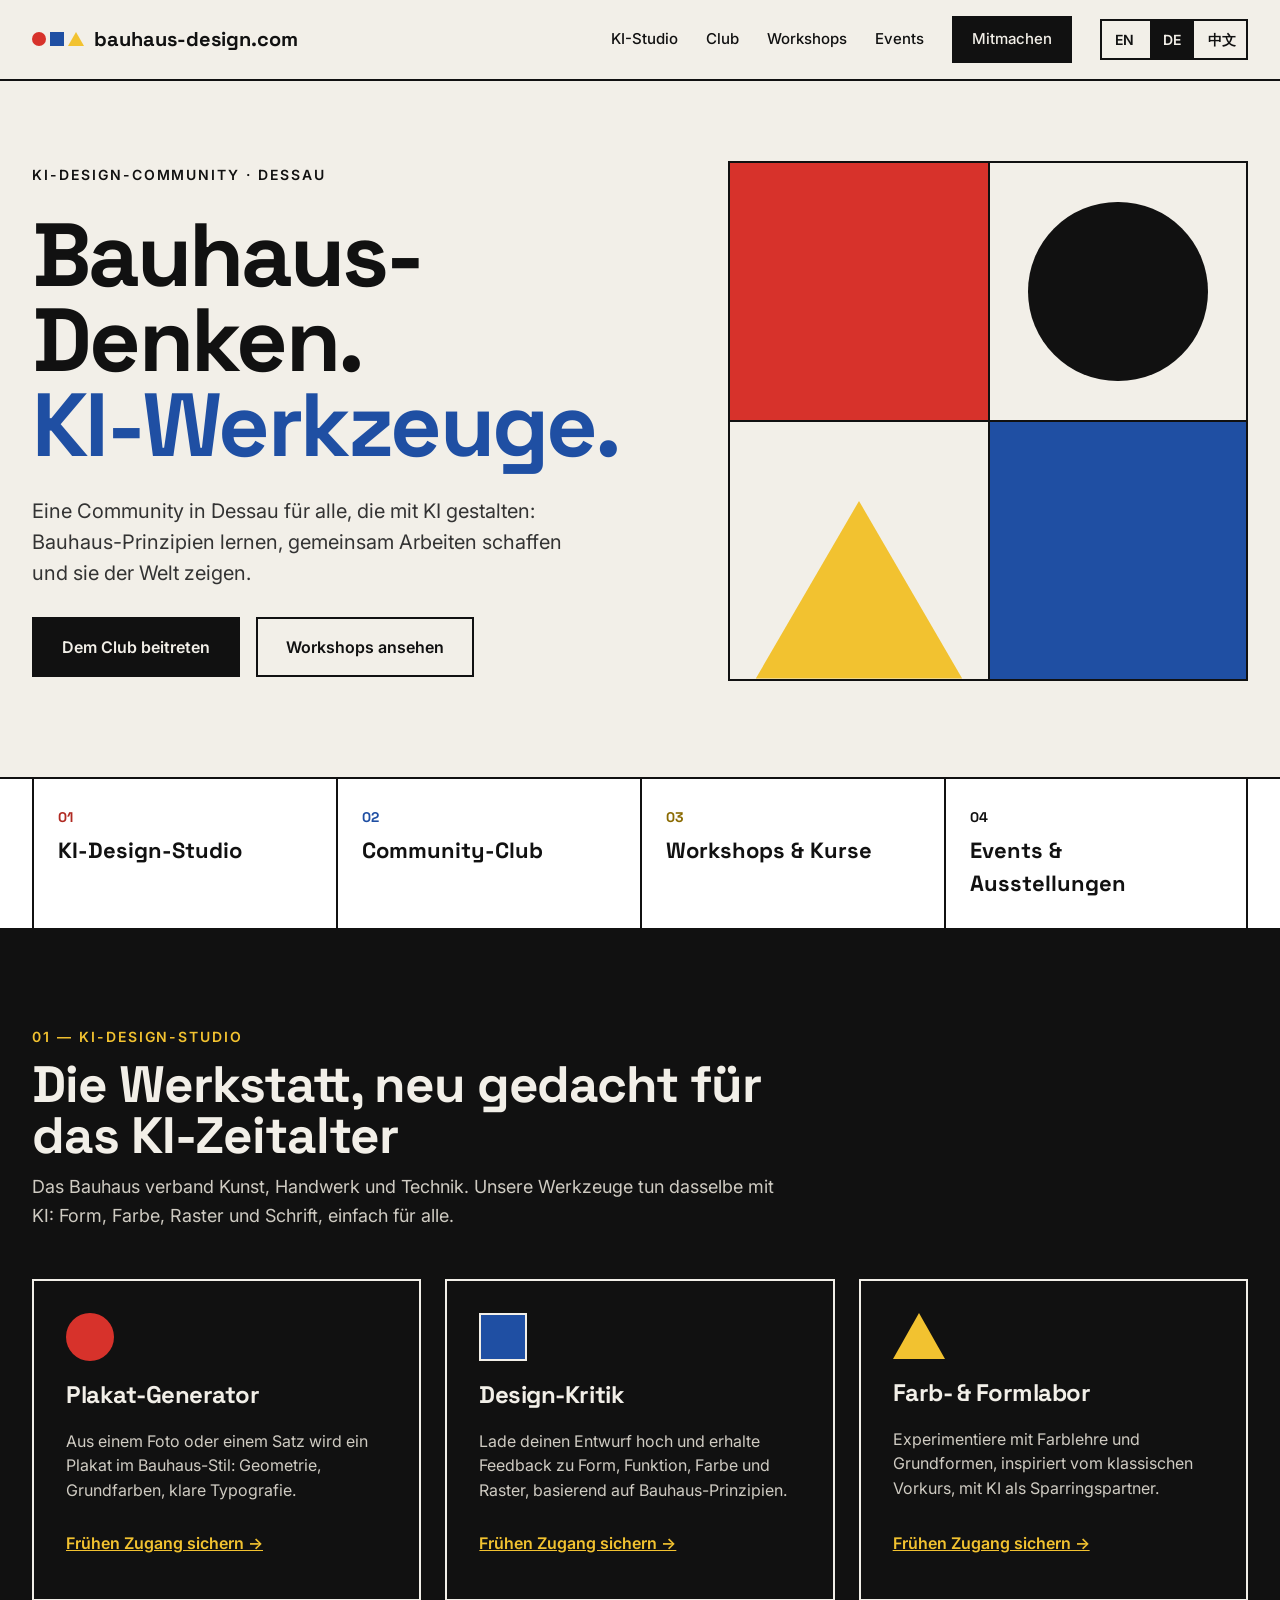
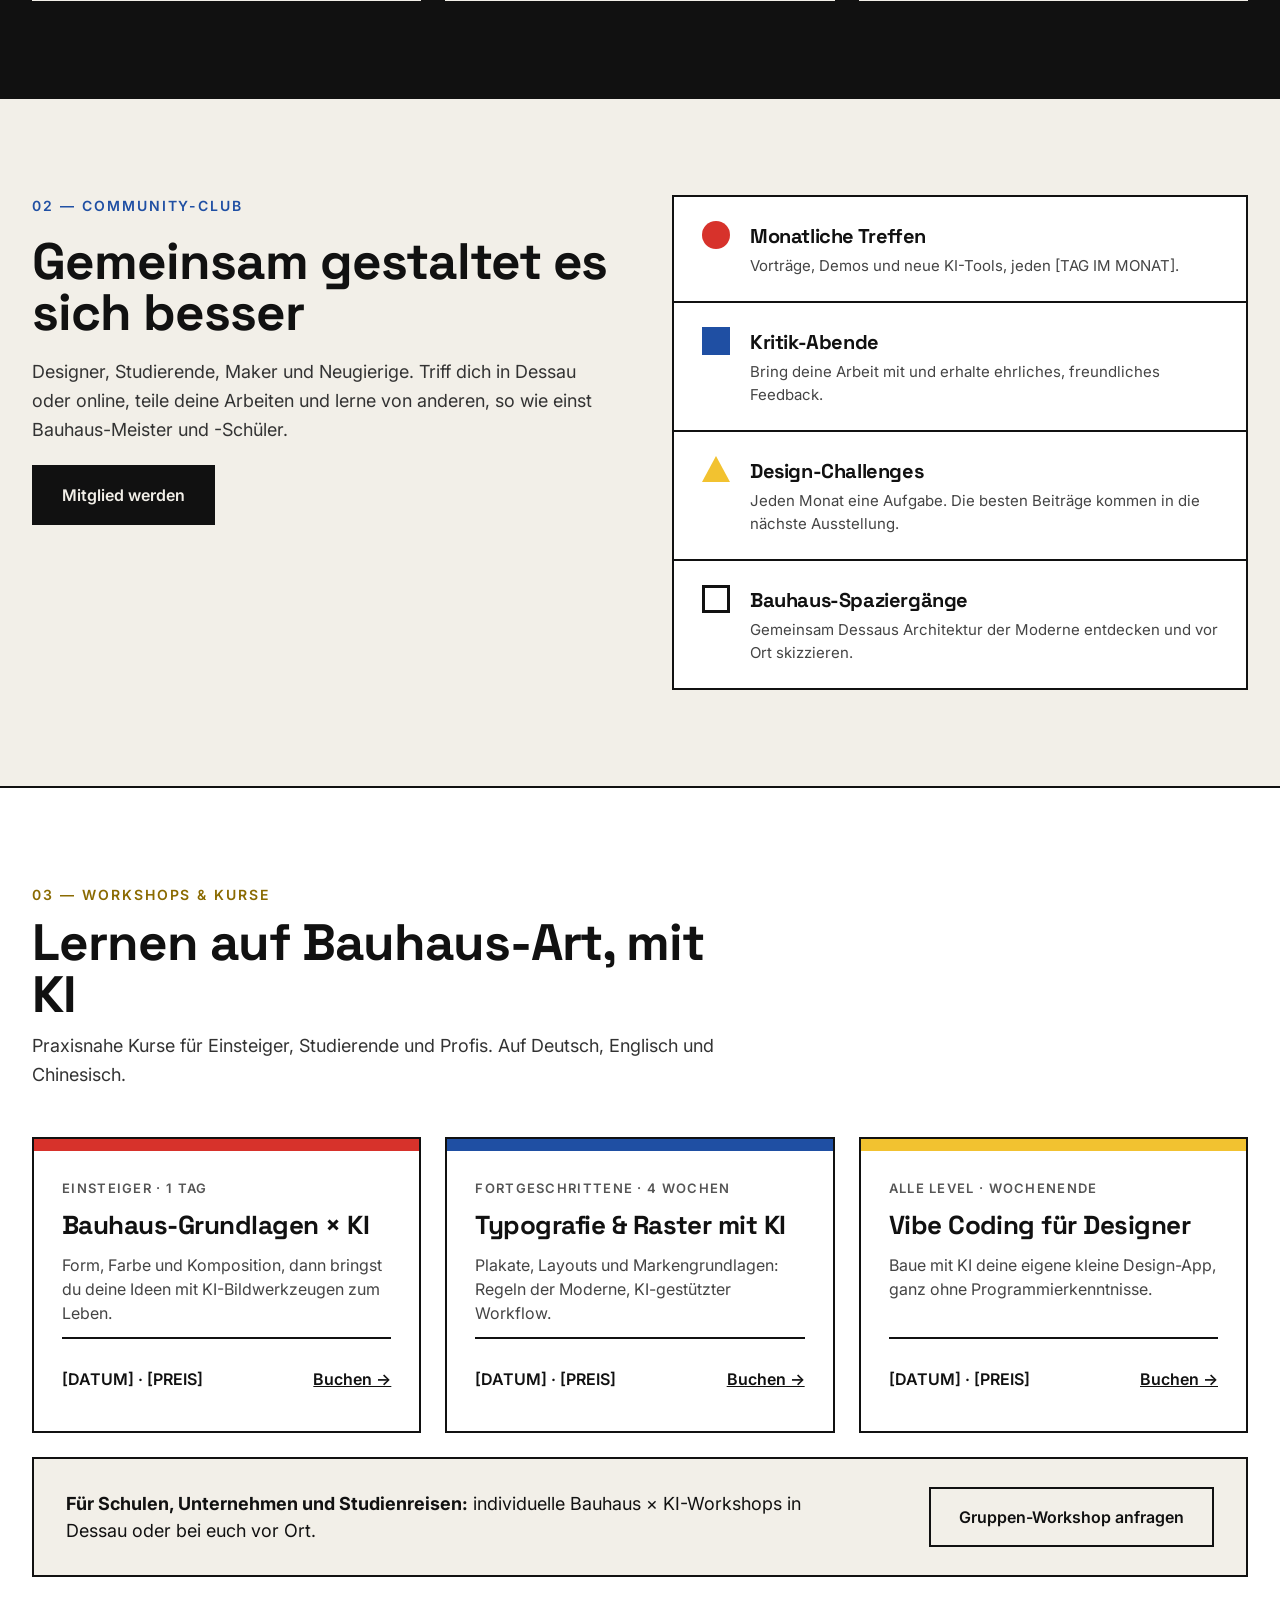
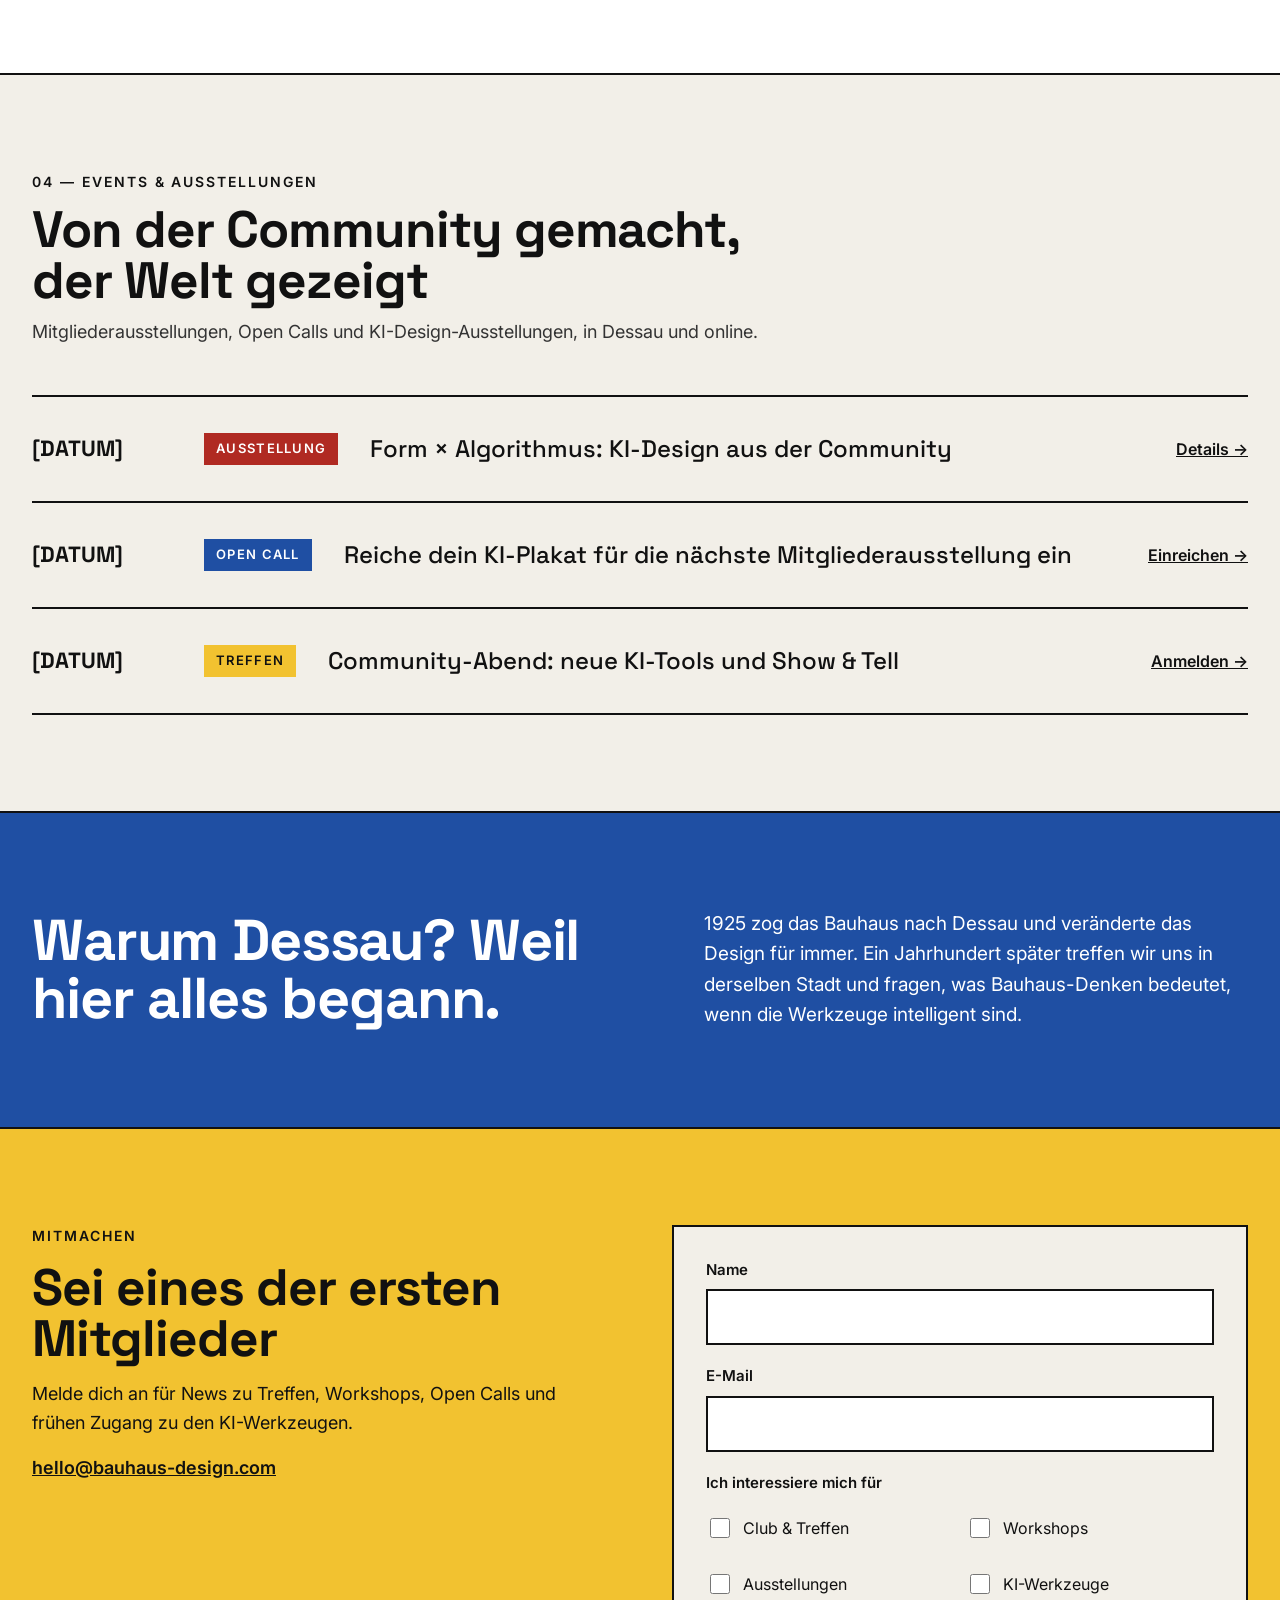
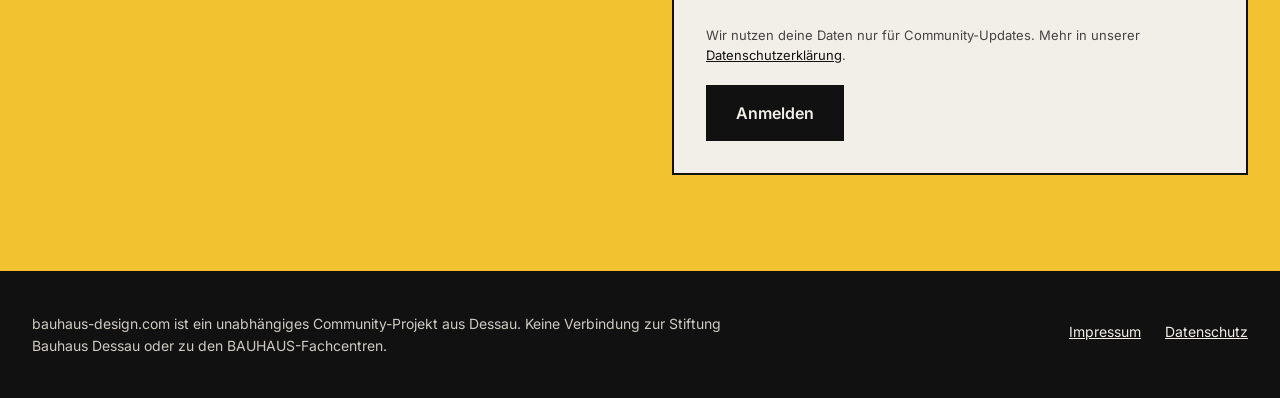
==== de/index.html @ 18e890a7 "Add German and Chinese versions with language switcher - /de/ and /zh/ pages, shared style.css - hre" ====
<!doctype html>
<html lang="de">
<head>
<meta charset="utf-8">
<meta name="viewport" content="width=device-width, initial-scale=1">
<title>bauhaus-design.com – KI-Design-Community in Dessau</title>
<meta name="description" content="Bauhaus-Denken. KI-Werkzeuge. Eine KI-Design-Community in Dessau: Club, Workshops, Events und Ausstellungen.">
<link rel="canonical" href="https://bauhaus-design.com/de/">
<link rel="alternate" hreflang="en" href="https://bauhaus-design.com/">
<link rel="alternate" hreflang="de" href="https://bauhaus-design.com/de/">
<link rel="alternate" hreflang="zh-Hans" href="https://bauhaus-design.com/zh/">
<link rel="alternate" hreflang="x-default" href="https://bauhaus-design.com/">
<meta property="og:title" content="bauhaus-design.com – Bauhaus-Denken. KI-Werkzeuge.">
<meta property="og:description" content="Bauhaus-Denken. KI-Werkzeuge. Eine KI-Design-Community in Dessau: Club, Workshops, Events und Ausstellungen.">
<meta property="og:url" content="https://bauhaus-design.com/de/">
<meta property="og:type" content="website">
<link rel="icon" href="data:image/svg+xml,%3Csvg xmlns='http://www.w3.org/2000/svg' viewBox='0 0 32 32'%3E%3Crect width='32' height='32' fill='%23F2EFE8'/%3E%3Ccircle cx='9' cy='16' r='6' fill='%23D7322B'/%3E%3Crect x='17' y='10' width='12' height='12' fill='%231F4FA3'/%3E%3C/svg%3E">
<link rel="preconnect" href="https://fonts.googleapis.com">
<link rel="preconnect" href="https://fonts.gstatic.com" crossorigin>
<link href="https://fonts.googleapis.com/css2?family=Space+Grotesk:wght@400;500;700&family=Inter:wght@400;500;600&display=swap" rel="stylesheet">
<link rel="stylesheet" href="../style.css">
</head>
<body>
<a class="skip" href="#main">Zum Inhalt springen</a>

<header>
  <nav class="wrap nav" aria-label="Hauptmenü">
    <a class="logo" href="#top">
      <span class="marks" aria-hidden="true"><span class="m-circle"></span><span class="m-square"></span><span class="m-tri"></span></span>
      bauhaus-design.com
    </a>
    <div class="menu">
      <a href="#studio">KI-Studio</a>
      <a href="#club">Club</a>
      <a href="#workshops">Workshops</a>
      <a href="#events">Events</a>
      <a class="join" href="#join">Mitmachen</a>
      <div class="lang" role="group" aria-label="Sprache">
        <a href="../" lang="en" hreflang="en">EN</a>
        <a href="../de/" lang="de" hreflang="de" aria-current="page">DE</a>
        <a href="../zh/" lang="zh-Hans" hreflang="zh-Hans">中文</a>
      </div>
    </div>
  </nav>
</header>

<main id="main">

<section id="top" class="wrap hero">
  <div class="hero-text">
    <p class="eyebrow">KI-Design-Community · Dessau</p>
    <h1>Bauhaus-<br>Denken.<br><span>KI-Werkzeuge.</span></h1>
    <p class="hero-sub">Eine Community in Dessau für alle, die mit KI gestalten: Bauhaus-Prinzipien lernen, gemeinsam Arbeiten schaffen und sie der Welt zeigen.</p>
    <div class="actions">
      <a class="btn" href="#join">Dem Club beitreten</a>
      <a class="btn btn-outline" href="#workshops">Workshops ansehen</a>
    </div>
  </div>
  <div class="compo" aria-hidden="true">
    <div class="c1"></div>
    <div class="c2"><i></i></div>
    <div class="c3"><i></i></div>
    <div class="c4"></div>
  </div>
</section>

<section class="pillars" aria-label="Was wir machen">
  <div class="wrap">
    <a href="#studio"><small style="color:var(--red-text)">01</small><strong>KI-Design-Studio</strong></a>
    <a href="#club"><small style="color:var(--blue)">02</small><strong>Community-Club</strong></a>
    <a href="#workshops"><small style="color:var(--ochre)">03</small><strong>Workshops &amp; Kurse</strong></a>
    <a href="#events"><small>04</small><strong>Events &amp; Ausstellungen</strong></a>
  </div>
</section>

<section id="studio" class="dark">
  <div class="wrap" style="padding-top:96px;padding-bottom:96px">
    <div class="stack" style="max-width:760px;margin-bottom:48px">
      <p class="eyebrow" style="color:var(--yellow)">01 — KI-Design-Studio</p>
      <h2 class="h2">Die Werkstatt, neu gedacht für das KI-Zeitalter</h2>
      <p class="lead">Das Bauhaus verband Kunst, Handwerk und Technik. Unsere Werkzeuge tun dasselbe mit KI: Form, Farbe, Raster und Schrift, einfach für alle.</p>
    </div>
    <div class="grid3">
      <article class="tool">
        <div class="shape-c" aria-hidden="true"></div>
        <h3>Plakat-Generator</h3>
        <p>Aus einem Foto oder einem Satz wird ein Plakat im Bauhaus-Stil: Geometrie, Grundfarben, klare Typografie.</p>
        <a href="#join">Frühen Zugang sichern →</a>
      </article>
      <article class="tool">
        <div class="shape-s" aria-hidden="true"></div>
        <h3>Design-Kritik</h3>
        <p>Lade deinen Entwurf hoch und erhalte Feedback zu Form, Funktion, Farbe und Raster, basierend auf Bauhaus-Prinzipien.</p>
        <a href="#join">Frühen Zugang sichern →</a>
      </article>
      <article class="tool">
        <div class="shape-t" aria-hidden="true"></div>
        <h3>Farb- &amp; Formlabor</h3>
        <p>Experimentiere mit Farblehre und Grundformen, inspiriert vom klassischen Vorkurs, mit KI als Sparringspartner.</p>
        <a href="#join">Frühen Zugang sichern →</a>
      </article>
    </div>
  </div>
</section>

<section id="club" class="section">
  <div class="wrap split">
    <div class="stack" style="gap:20px">
      <p class="eyebrow" style="color:var(--blue)">02 — Community-Club</p>
      <h2 class="h2">Gemeinsam gestaltet es sich besser</h2>
      <p class="lead">Designer, Studierende, Maker und Neugierige. Triff dich in Dessau oder online, teile deine Arbeiten und lerne von anderen, so wie einst Bauhaus-Meister und -Schüler.</p>
      <p><a class="btn" href="#join">Mitglied werden</a></p>
    </div>
    <div class="list">
      <div class="list-item"><span class="i-c" aria-hidden="true"></span><div><h3>Monatliche Treffen</h3><p>Vorträge, Demos und neue KI-Tools, jeden [TAG IM MONAT].</p></div></div>
      <div class="list-item"><span class="i-s" aria-hidden="true"></span><div><h3>Kritik-Abende</h3><p>Bring deine Arbeit mit und erhalte ehrliches, freundliches Feedback.</p></div></div>
      <div class="list-item"><span class="i-t" aria-hidden="true"></span><div><h3>Design-Challenges</h3><p>Jeden Monat eine Aufgabe. Die besten Beiträge kommen in die nächste Ausstellung.</p></div></div>
      <div class="list-item"><span class="i-o" aria-hidden="true"></span><div><h3>Bauhaus-Spaziergänge</h3><p>Gemeinsam Dessaus Architektur der Moderne entdecken und vor Ort skizzieren.</p></div></div>
    </div>
  </div>
</section>

<section id="workshops" class="section white">
  <div class="wrap">
    <div class="stack" style="max-width:720px;margin-bottom:48px">
      <p class="eyebrow" style="color:var(--ochre)">03 — Workshops &amp; Kurse</p>
      <h2 class="h2">Lernen auf Bauhaus-Art, mit KI</h2>
      <p class="lead">Praxisnahe Kurse für Einsteiger, Studierende und Profis. Auf Deutsch, Englisch und Chinesisch.</p>
    </div>
    <div class="grid3">
      <article class="course">
        <div class="bar" style="background:var(--red)" aria-hidden="true"></div>
        <div class="body">
          <p class="meta">Einsteiger · 1 Tag</p>
          <h3>Bauhaus-Grundlagen × KI</h3>
          <p>Form, Farbe und Komposition, dann bringst du deine Ideen mit KI-Bildwerkzeugen zum Leben.</p>
          <div class="foot"><span>[DATUM] · [PREIS]</span><a href="#join">Buchen →</a></div>
        </div>
      </article>
      <article class="course">
        <div class="bar" style="background:var(--blue)" aria-hidden="true"></div>
        <div class="body">
          <p class="meta">Fortgeschrittene · 4 Wochen</p>
          <h3>Typografie &amp; Raster mit KI</h3>
          <p>Plakate, Layouts und Markengrundlagen: Regeln der Moderne, KI-gestützter Workflow.</p>
          <div class="foot"><span>[DATUM] · [PREIS]</span><a href="#join">Buchen →</a></div>
        </div>
      </article>
      <article class="course">
        <div class="bar" style="background:var(--yellow)" aria-hidden="true"></div>
        <div class="body">
          <p class="meta">Alle Level · Wochenende</p>
          <h3>Vibe Coding für Designer</h3>
          <p>Baue mit KI deine eigene kleine Design-App, ganz ohne Programmierkenntnisse.</p>
          <div class="foot"><span>[DATUM] · [PREIS]</span><a href="#join">Buchen →</a></div>
        </div>
      </article>
    </div>
    <div class="group">
      <p><strong>Für Schulen, Unternehmen und Studienreisen:</strong> individuelle Bauhaus × KI-Workshops in Dessau oder bei euch vor Ort.</p>
      <a class="btn btn-outline" href="#join">Gruppen-Workshop anfragen</a>
    </div>
  </div>
</section>

<section id="events" class="section">
  <div class="wrap">
    <div class="stack" style="max-width:760px">
      <p class="eyebrow">04 — Events &amp; Ausstellungen</p>
      <h2 class="h2">Von der Community gemacht, der Welt gezeigt</h2>
      <p class="lead">Mitgliederausstellungen, Open Calls und KI-Design-Ausstellungen, in Dessau und online.</p>
    </div>
    <div class="events">
      <div class="event">
        <span class="date">[DATUM]</span>
        <span class="tag" style="background:var(--red-text);color:var(--white)">Ausstellung</span>
        <span class="title">Form × Algorithmus: KI-Design aus der Community</span>
        <a href="#join">Details →</a>
      </div>
      <div class="event">
        <span class="date">[DATUM]</span>
        <span class="tag" style="background:var(--blue);color:var(--white)">Open Call</span>
        <span class="title">Reiche dein KI-Plakat für die nächste Mitgliederausstellung ein</span>
        <a href="#join">Einreichen →</a>
      </div>
      <div class="event">
        <span class="date">[DATUM]</span>
        <span class="tag" style="background:var(--yellow)">Treffen</span>
        <span class="title">Community-Abend: neue KI-Tools und Show &amp; Tell</span>
        <a href="#join">Anmelden →</a>
      </div>
    </div>
  </div>
</section>

<section class="section blue" aria-label="Warum Dessau">
  <div class="wrap">
    <h2>Warum Dessau? Weil hier alles begann.</h2>
    <p>1925 zog das Bauhaus nach Dessau und veränderte das Design für immer. Ein Jahrhundert später treffen wir uns in derselben Stadt und fragen, was Bauhaus-Denken bedeutet, wenn die Werkzeuge intelligent sind.</p>
  </div>
</section>

<section id="join" class="section yellow">
  <div class="wrap split">
    <div class="stack" style="gap:16px">
      <p class="eyebrow">Mitmachen</p>
      <h2 class="h2">Sei eines der ersten Mitglieder</h2>
      <p class="lead" style="color:var(--ink)">Melde dich an für News zu Treffen, Workshops, Open Calls und frühen Zugang zu den KI-Werkzeugen.</p>
      <p style="font-size:18px;font-weight:600"><a href="mailto:hello@bauhaus-design.com">hello@bauhaus-design.com</a></p>
    </div>
    <!-- Replace YOUR_FORM_ID with your Formspree form ID (https://formspree.io) -->
    <form class="form" action="https://formspree.io/f/YOUR_FORM_ID" method="POST">
      <input type="hidden" name="language" value="de">
      <div class="field">
        <label for="j-name">Name</label>
        <input id="j-name" name="name" type="text" autocomplete="name" required>
      </div>
      <div class="field">
        <label for="j-email">E-Mail</label>
        <input id="j-email" name="email" type="email" autocomplete="email" required>
      </div>
      <fieldset>
        <legend>Ich interessiere mich für</legend>
        <div class="checks">
          <label><input type="checkbox" name="interest" value="club"> Club &amp; Treffen</label>
          <label><input type="checkbox" name="interest" value="workshops"> Workshops</label>
          <label><input type="checkbox" name="interest" value="exhibitions"> Ausstellungen</label>
          <label><input type="checkbox" name="interest" value="ai-tools"> KI-Werkzeuge</label>
        </div>
      </fieldset>
      <p class="small">Wir nutzen deine Daten nur für Community-Updates. Mehr in unserer <a href="../datenschutz.html">Datenschutzerklärung</a>.</p>
      <button class="btn" type="submit">Anmelden</button>
    </form>
  </div>
</section>

</main>

<footer>
  <div class="wrap">
    <p style="max-width:720px">bauhaus-design.com ist ein unabhängiges Community-Projekt aus Dessau. Keine Verbindung zur Stiftung Bauhaus Dessau oder zu den BAUHAUS-Fachcentren.</p>
    <nav aria-label="Rechtliches">
      <a href="../impressum.html">Impressum</a>
      <a href="../datenschutz.html">Datenschutz</a>
    </nav>
  </div>
</footer>

</body>
</html>
---- style.css ----
:root{
  --ink:#111111; --paper:#F2EFE8; --white:#FFFFFF;
  --red:#D7322B; --red-text:#B02A22; --blue:#1F4FA3; --yellow:#F2C230; --ochre:#8A6A00;
  --muted:#444444; --muted-dark:#CFCBC2;
  --line:2px solid var(--ink);
  --display:'Space Grotesk', system-ui, sans-serif;
  --body:'Inter', system-ui, sans-serif;
}
*{box-sizing:border-box}
html{scroll-behavior:smooth}
body{margin:0;background:var(--paper);color:var(--ink);font-family:var(--body);line-height:1.5}
a{color:var(--ink)} a:hover{color:var(--blue)}
img{max-width:100%}
h1,h2,h3{font-family:var(--display);margin:0;letter-spacing:-0.02em}
p{margin:0}
.wrap{max-width:1280px;margin:0 auto;padding:0 32px}
.section{border-top:var(--line)}
.section .wrap{padding-top:96px;padding-bottom:96px}
.eyebrow{font-size:14px;font-weight:600;letter-spacing:.14em;text-transform:uppercase}
.h2{font-size:clamp(36px,4vw,56px);line-height:1}
.lead{font-size:18px;line-height:1.6;color:#333}
.stack{display:flex;flex-direction:column;gap:12px}
.btn{display:inline-block;text-decoration:none;font-weight:600;font-size:16px;padding:16px 28px;background:var(--ink);color:var(--paper);border:2px solid var(--ink);cursor:pointer;font-family:inherit}
.btn:hover{background:var(--blue);border-color:var(--blue);color:var(--white)}
.btn-outline{background:transparent;color:var(--ink)}
.btn-outline:hover{background:var(--ink);color:var(--paper);border-color:var(--ink)}
.skip{position:absolute;left:-9999px}
.skip:focus{left:16px;top:16px;background:var(--ink);color:var(--paper);padding:12px 16px;z-index:10}
:focus-visible{outline:3px solid var(--blue);outline-offset:3px}

/* nav */
header{border-bottom:var(--line);background:var(--paper);position:sticky;top:0;z-index:5}
.nav{display:flex;flex-wrap:wrap;align-items:center;justify-content:space-between;gap:16px;padding-top:16px;padding-bottom:16px}
.logo{display:flex;align-items:center;gap:10px;text-decoration:none;font-family:var(--display);font-weight:700;font-size:20px}
.marks{display:flex;gap:4px;align-items:center}
.m-circle{width:14px;height:14px;border-radius:50%;background:var(--red)}
.m-square{width:14px;height:14px;background:var(--blue)}
.m-tri{width:0;height:0;border-left:8px solid transparent;border-right:8px solid transparent;border-bottom:14px solid var(--yellow)}
.menu{display:flex;flex-wrap:wrap;gap:28px;font-size:15px;font-weight:500;align-items:center}
.menu a{text-decoration:none;padding:12px 0}
.menu .join{padding:12px 20px;background:var(--ink);color:var(--paper)}
.menu .join:hover{background:var(--blue);color:var(--white)}

/* hero */
.hero{display:flex;flex-wrap:wrap;gap:64px;align-items:center;padding-top:80px;padding-bottom:96px}
.hero-text{flex:1 1 520px;min-width:0;display:flex;flex-direction:column;gap:28px}
.hero h1{font-weight:700;font-size:clamp(48px,7vw,96px);line-height:.95;letter-spacing:-.03em}
.hero h1 span{color:var(--blue)}
.hero-sub{font-size:20px;line-height:1.55;max-width:560px;color:#333}
.actions{display:flex;flex-wrap:wrap;gap:16px}
.compo{flex:1 1 420px;min-width:0;max-width:520px;aspect-ratio:1/1;display:grid;grid-template-columns:1fr 1fr;border:var(--line)}
.compo div{display:flex;align-items:center;justify-content:center}
.c1{background:var(--red)}
.c2{border-left:var(--line)}
.c2 i{width:70%;aspect-ratio:1/1;border-radius:50%;background:var(--ink);display:block}
.c3{border-top:var(--line);align-items:flex-end!important}
.c3 i{width:80%;aspect-ratio:1/.86;background:var(--yellow);clip-path:polygon(50% 0,100% 100%,0 100%);display:block}
.c4{background:var(--blue);border-top:var(--line);border-left:var(--line)}

/* pillars */
.pillars{border-top:var(--line);border-bottom:var(--line);background:var(--white)}
.pillars .wrap{display:grid;grid-template-columns:repeat(auto-fit,minmax(220px,1fr))}
.pillars a{text-decoration:none;padding:28px 24px;display:flex;flex-direction:column;gap:6px;border-left:var(--line);font-family:var(--display)}
.pillars a:last-child{border-right:var(--line)}
.pillars small{font-size:14px;font-weight:700}
.pillars strong{font-size:22px}

/* cards */
.grid3{display:grid;grid-template-columns:repeat(auto-fit,minmax(270px,1fr));gap:24px}
.dark{background:var(--ink);color:var(--paper)}
.dark .lead{color:var(--muted-dark)}
.tool{border:2px solid var(--paper);padding:32px;display:flex;flex-direction:column;gap:16px}
.tool h3{font-size:24px}
.tool p{font-size:16px;line-height:1.55;color:var(--muted-dark)}
.tool a{margin-top:auto;color:var(--yellow);font-weight:600;padding:12px 0}
.shape-c{width:48px;height:48px;border-radius:50%;background:var(--red)}
.shape-s{width:48px;height:48px;background:var(--blue);border:2px solid var(--paper)}
.shape-t{width:0;height:0;border-left:26px solid transparent;border-right:26px solid transparent;border-bottom:46px solid var(--yellow)}

/* club */
.split{display:flex;flex-wrap:wrap;gap:64px;align-items:flex-start}
.split > *{flex:1 1 440px;min-width:0}
.list{border:var(--line);background:var(--white)}
.list-item{padding:24px 28px;display:flex;gap:20px;align-items:flex-start;border-bottom:var(--line)}
.list-item:last-child{border-bottom:none}
.list-item h3{font-size:20px}
.list-item p{font-size:15px;color:var(--muted);margin-top:4px}
.i-c{flex:0 0 auto;width:28px;height:28px;border-radius:50%;background:var(--red)}
.i-s{flex:0 0 auto;width:28px;height:28px;background:var(--blue)}
.i-t{flex:0 0 auto;width:0;height:0;border-left:14px solid transparent;border-right:14px solid transparent;border-bottom:26px solid var(--yellow)}
.i-o{flex:0 0 auto;width:28px;height:28px;border:3px solid var(--ink)}

/* courses */
.white{background:var(--white)}
.course{border:var(--line);display:flex;flex-direction:column}
.course .bar{height:12px}
.course .body{padding:28px;display:flex;flex-direction:column;gap:12px;flex:1 1 auto}
.course .meta{font-size:13px;font-weight:600;letter-spacing:.1em;text-transform:uppercase;color:#555}
.course h3{font-size:26px;line-height:1.15}
.course p{font-size:16px;color:var(--muted)}
.course .foot{margin-top:auto;padding-top:16px;border-top:var(--line);display:flex;justify-content:space-between;align-items:center;gap:12px;font-weight:600}
.course .foot a{padding:12px 0}
.group{margin-top:24px;border:var(--line);background:var(--paper);padding:28px 32px;display:flex;flex-wrap:wrap;justify-content:space-between;align-items:center;gap:20px}
.group p{font-size:18px;max-width:760px}

/* events */
.events{border-top:var(--line);margin-top:48px}
.event{display:flex;flex-wrap:wrap;align-items:center;gap:16px 32px;padding:28px 0;border-bottom:var(--line)}
.event .date{flex:0 0 140px;font-family:var(--display);font-size:22px;font-weight:700}
.tag{font-size:13px;font-weight:600;letter-spacing:.1em;text-transform:uppercase;padding:6px 12px}
.event .title{flex:1 1 320px;min-width:0;font-family:var(--display);font-size:24px;font-weight:500}
.event a{font-weight:600;padding:12px 0}

/* dessau */
.blue{background:var(--blue);color:var(--white)}
.blue .wrap{display:flex;flex-wrap:wrap;gap:48px;align-items:center}
.blue h2{flex:1 1 480px;min-width:0;font-size:clamp(36px,4.5vw,64px);line-height:1}
.blue p{flex:1 1 400px;min-width:0;font-size:19px;line-height:1.6}

/* join */
.yellow{background:var(--yellow)}
.form{background:var(--paper);border:var(--line);padding:32px;display:flex;flex-direction:column;gap:20px}
.field{display:flex;flex-direction:column;gap:8px}
.field label,legend{font-weight:600;font-size:15px}
.field input{border:var(--line);background:var(--white);padding:14px;font:inherit;font-size:16px}
fieldset{border:none;margin:0;padding:0}
legend{padding:0;margin-bottom:12px}
.checks{display:grid;grid-template-columns:1fr 1fr;gap:12px}
.checks label{display:flex;align-items:center;gap:10px;font-size:16px;min-height:44px}
.checks input{width:20px;height:20px;accent-color:var(--ink)}
.form .btn{align-self:flex-start}
.small{font-size:13px;color:var(--muted)}

/* footer */
footer{border-top:var(--line);background:var(--ink);color:var(--muted-dark)}
footer .wrap{padding-top:40px;padding-bottom:40px;display:flex;flex-wrap:wrap;justify-content:space-between;gap:24px;font-size:14px;line-height:1.6}
footer a{color:var(--paper);padding:8px 0}
footer nav{display:flex;gap:24px}

@media (max-width:640px){
  header{position:static}
  .wrap{padding:0 20px}
  .section .wrap{padding-top:64px;padding-bottom:64px}
  .menu{gap:16px;font-size:14px}
  .hero{padding-top:48px;padding-bottom:64px;gap:40px}
  .pillars a{border-left:none;border-bottom:var(--line)}
  .pillars a:last-child{border-right:none;border-bottom:none}
  .checks{grid-template-columns:1fr}
  .event .date{flex-basis:auto}
}

/* language switcher */
.lang{display:flex;gap:4px;align-items:center;font-size:14px;font-weight:600;border:var(--line)}
.lang a{text-decoration:none;padding:8px 10px;min-width:44px;text-align:center}
.lang a[aria-current="page"]{background:var(--ink);color:var(--paper)}
/* Chinese typography */
html[lang="zh-Hans"] body{font-family:'Inter','Noto Sans SC',system-ui,sans-serif}
html[lang="zh-Hans"] h1,html[lang="zh-Hans"] h2,html[lang="zh-Hans"] h3,html[lang="zh-Hans"] .logo,html[lang="zh-Hans"] .pillars a,html[lang="zh-Hans"] .event .title,html[lang="zh-Hans"] .event .date{font-family:'Space Grotesk','Noto Sans SC',system-ui,sans-serif;letter-spacing:0}
html[lang="zh-Hans"] .hero h1{line-height:1.1}
html[lang="zh-Hans"] .eyebrow{letter-spacing:.08em}
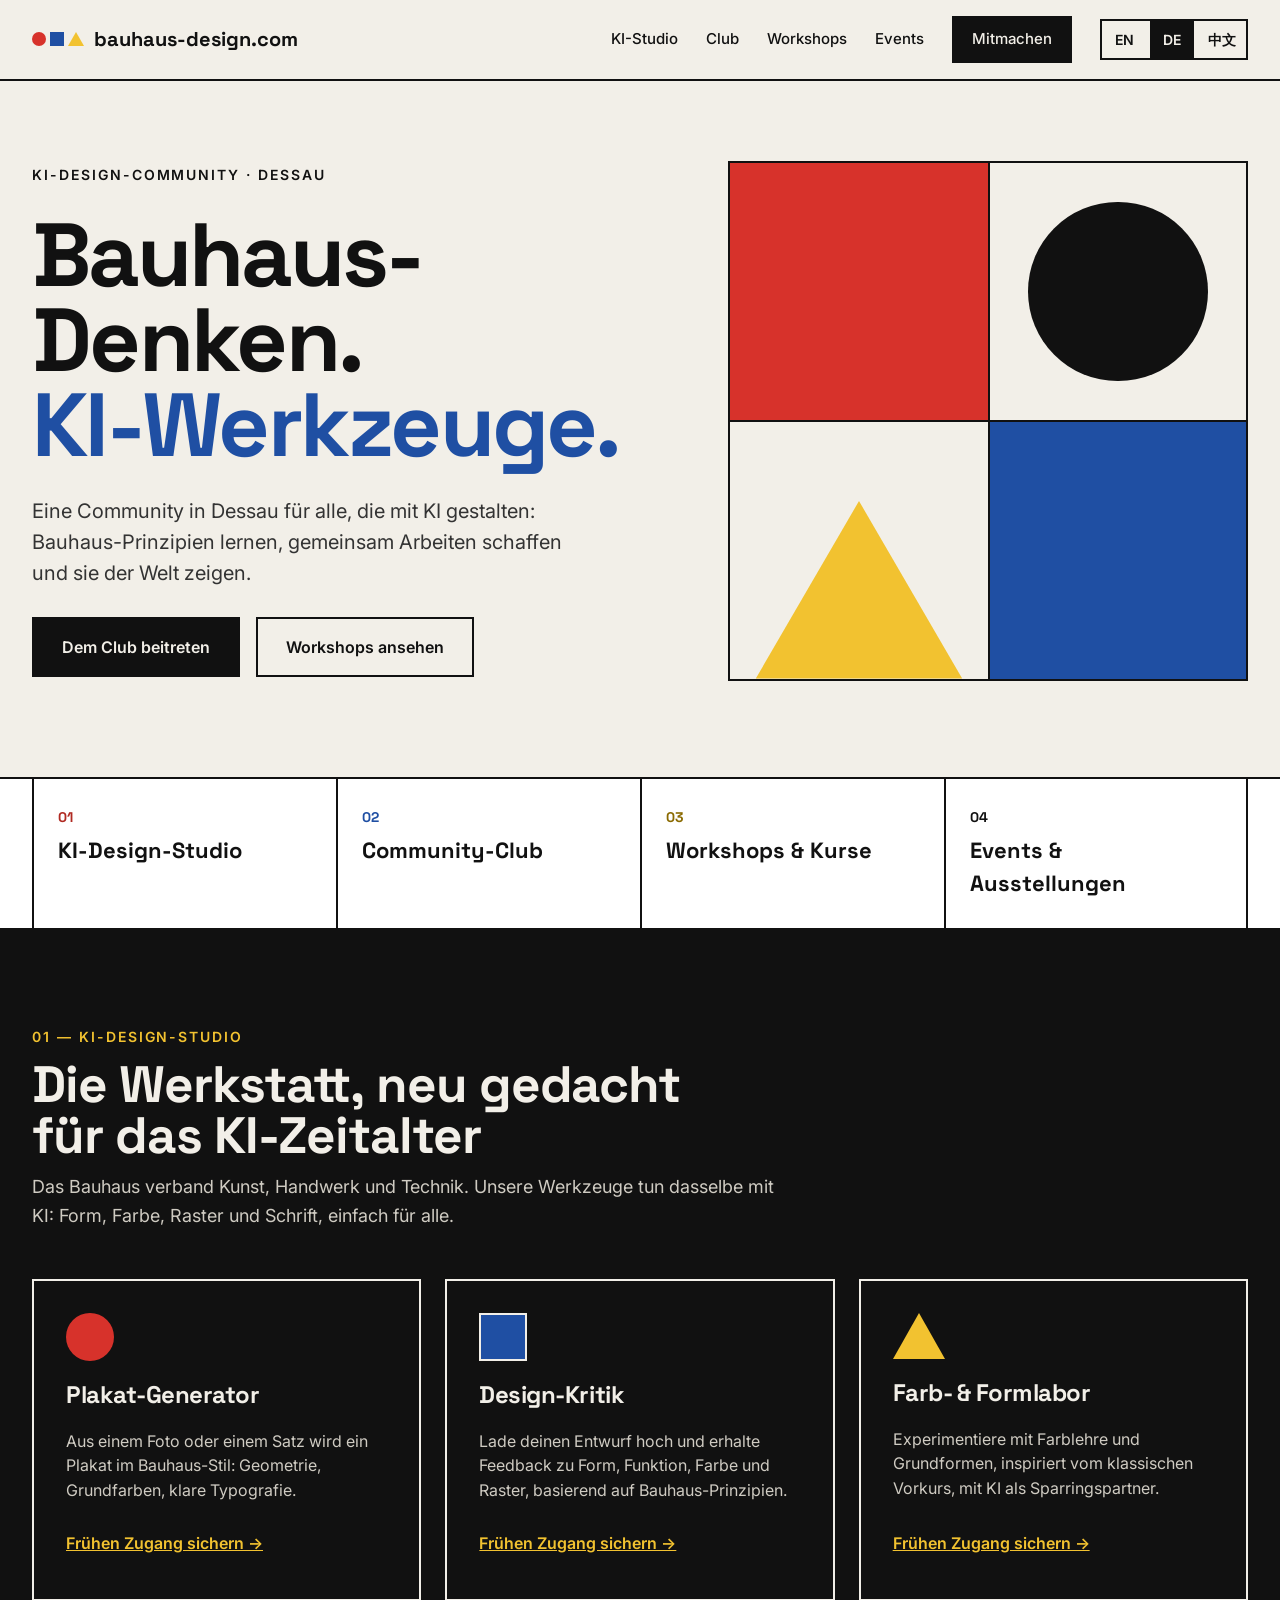
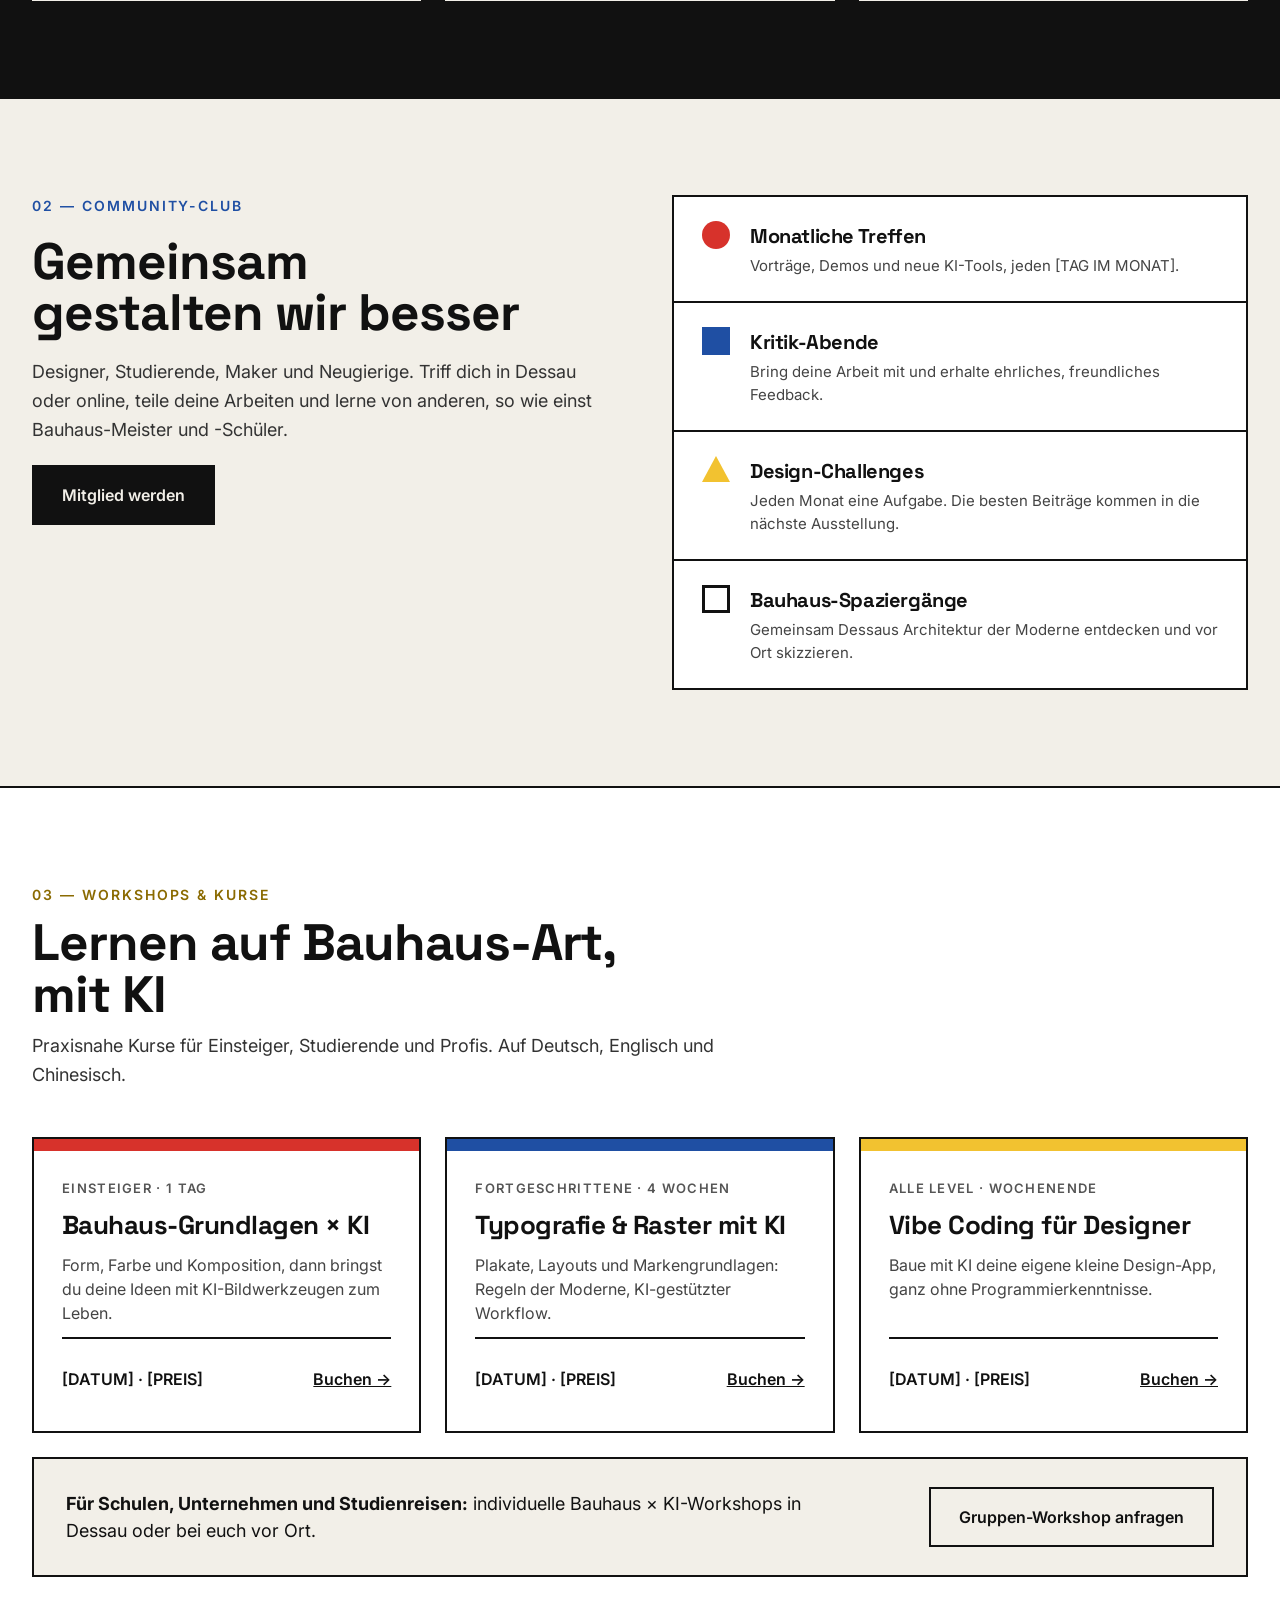
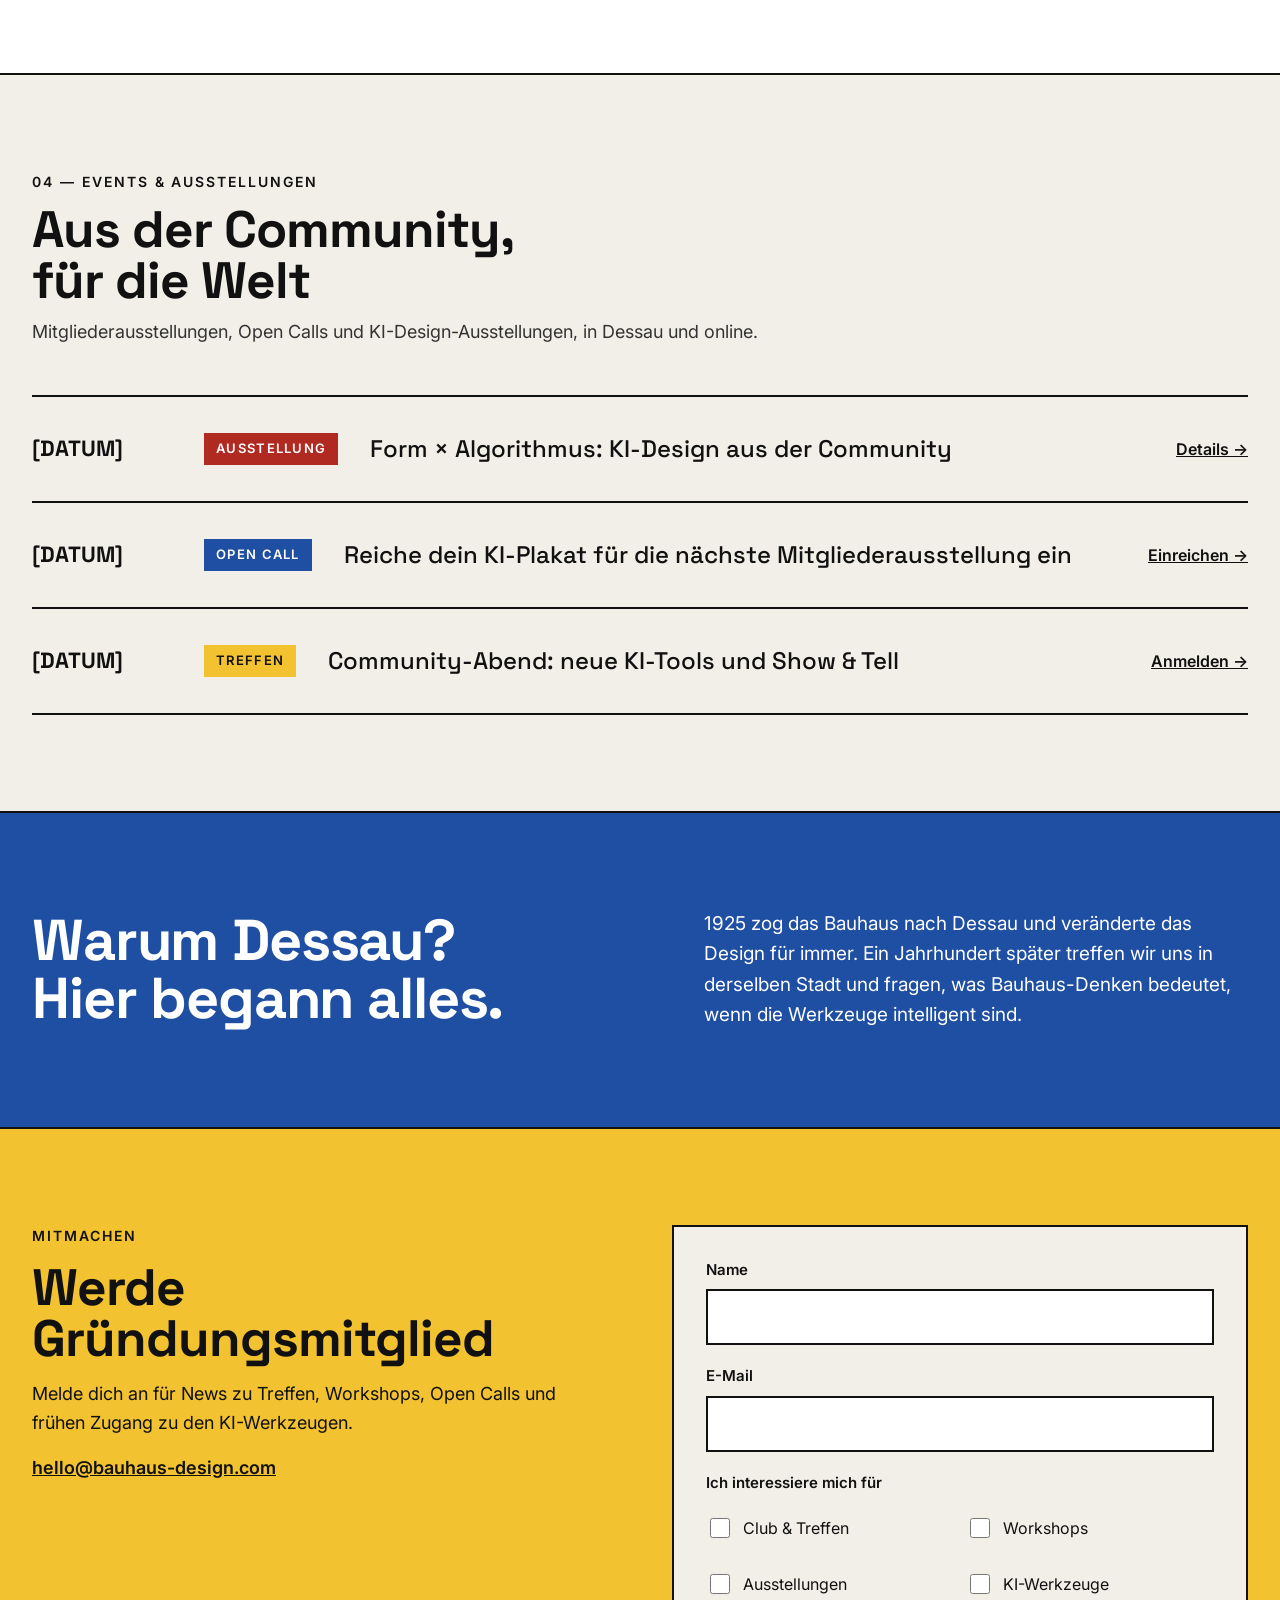
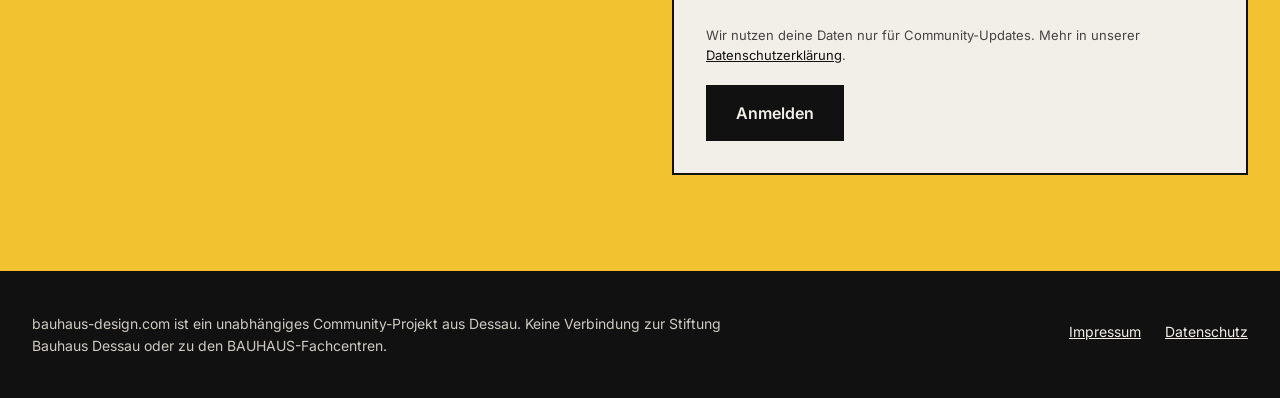
==== commit f917934b: "Refine German and English headline wording and line breaks Co-Authored-By: Claude Opus 5.5 <noreply@" ====
--- a/de/index.html
+++ b/de/index.html
@@ -77,7 +77,7 @@
   <div class="wrap" style="padding-top:96px;padding-bottom:96px">
     <div class="stack" style="max-width:760px;margin-bottom:48px">
       <p class="eyebrow" style="color:var(--yellow)">01 — KI-Design-Studio</p>
-      <h2 class="h2">Die Werkstatt, neu gedacht für das KI-Zeitalter</h2>
+      <h2 class="h2"><span class="nb">Die Werkstatt,</span> <span class="nb">neu gedacht</span> <span class="nb">für das KI-Zeitalter</span></h2>
       <p class="lead">Das Bauhaus verband Kunst, Handwerk und Technik. Unsere Werkzeuge tun dasselbe mit KI: Form, Farbe, Raster und Schrift, einfach für alle.</p>
     </div>
     <div class="grid3">
@@ -107,7 +107,7 @@
   <div class="wrap split">
     <div class="stack" style="gap:20px">
       <p class="eyebrow" style="color:var(--blue)">02 — Community-Club</p>
-      <h2 class="h2">Gemeinsam gestaltet es sich besser</h2>
+      <h2 class="h2"><span class="nb">Gemeinsam</span> <span class="nb">gestalten wir besser</span></h2>
       <p class="lead">Designer, Studierende, Maker und Neugierige. Triff dich in Dessau oder online, teile deine Arbeiten und lerne von anderen, so wie einst Bauhaus-Meister und -Schüler.</p>
       <p><a class="btn" href="#join">Mitglied werden</a></p>
     </div>
@@ -124,7 +124,7 @@
   <div class="wrap">
     <div class="stack" style="max-width:720px;margin-bottom:48px">
       <p class="eyebrow" style="color:var(--ochre)">03 — Workshops &amp; Kurse</p>
-      <h2 class="h2">Lernen auf Bauhaus-Art, mit KI</h2>
+      <h2 class="h2"><span class="nb">Lernen auf Bauhaus-Art,</span> <span class="nb">mit KI</span></h2>
       <p class="lead">Praxisnahe Kurse für Einsteiger, Studierende und Profis. Auf Deutsch, Englisch und Chinesisch.</p>
     </div>
     <div class="grid3">
@@ -167,7 +167,7 @@
   <div class="wrap">
     <div class="stack" style="max-width:760px">
       <p class="eyebrow">04 — Events &amp; Ausstellungen</p>
-      <h2 class="h2">Von der Community gemacht, der Welt gezeigt</h2>
+      <h2 class="h2"><span class="nb">Aus der Community,</span> <span class="nb">für die Welt</span></h2>
       <p class="lead">Mitgliederausstellungen, Open Calls und KI-Design-Ausstellungen, in Dessau und online.</p>
     </div>
     <div class="events">
@@ -195,7 +195,7 @@
 
 <section class="section blue" aria-label="Warum Dessau">
   <div class="wrap">
-    <h2>Warum Dessau? Weil hier alles begann.</h2>
+    <h2><span class="nb">Warum Dessau?</span> <span class="nb">Hier begann alles.</span></h2>
     <p>1925 zog das Bauhaus nach Dessau und veränderte das Design für immer. Ein Jahrhundert später treffen wir uns in derselben Stadt und fragen, was Bauhaus-Denken bedeutet, wenn die Werkzeuge intelligent sind.</p>
   </div>
 </section>
@@ -204,7 +204,7 @@
   <div class="wrap split">
     <div class="stack" style="gap:16px">
       <p class="eyebrow">Mitmachen</p>
-      <h2 class="h2">Sei eines der ersten Mitglieder</h2>
+      <h2 class="h2">Werde Gründungsmitglied</h2>
       <p class="lead" style="color:var(--ink)">Melde dich an für News zu Treffen, Workshops, Open Calls und frühen Zugang zu den KI-Werkzeugen.</p>
       <p style="font-size:18px;font-weight:600"><a href="mailto:hello@bauhaus-design.com">hello@bauhaus-design.com</a></p>
     </div>
--- a/style.css
+++ b/style.css
@@ -158,3 +158,10 @@
 html[lang="zh-Hans"] h1,html[lang="zh-Hans"] h2,html[lang="zh-Hans"] h3,html[lang="zh-Hans"] .logo,html[lang="zh-Hans"] .pillars a,html[lang="zh-Hans"] .event .title,html[lang="zh-Hans"] .event .date{font-family:'Space Grotesk','Noto Sans SC',system-ui,sans-serif;letter-spacing:0}
 html[lang="zh-Hans"] .hero h1{line-height:1.1}
 html[lang="zh-Hans"] .eyebrow{letter-spacing:.08em}
+
+/* headline line breaks: keep phrases together, balance lines */
+.nb{display:inline-block}
+h1,h2{text-wrap:balance}
+@media (max-width:640px){
+  html[lang="zh-Hans"] .h2,html[lang="zh-Hans"] .blue h2{font-size:30px;line-height:1.2}
+}
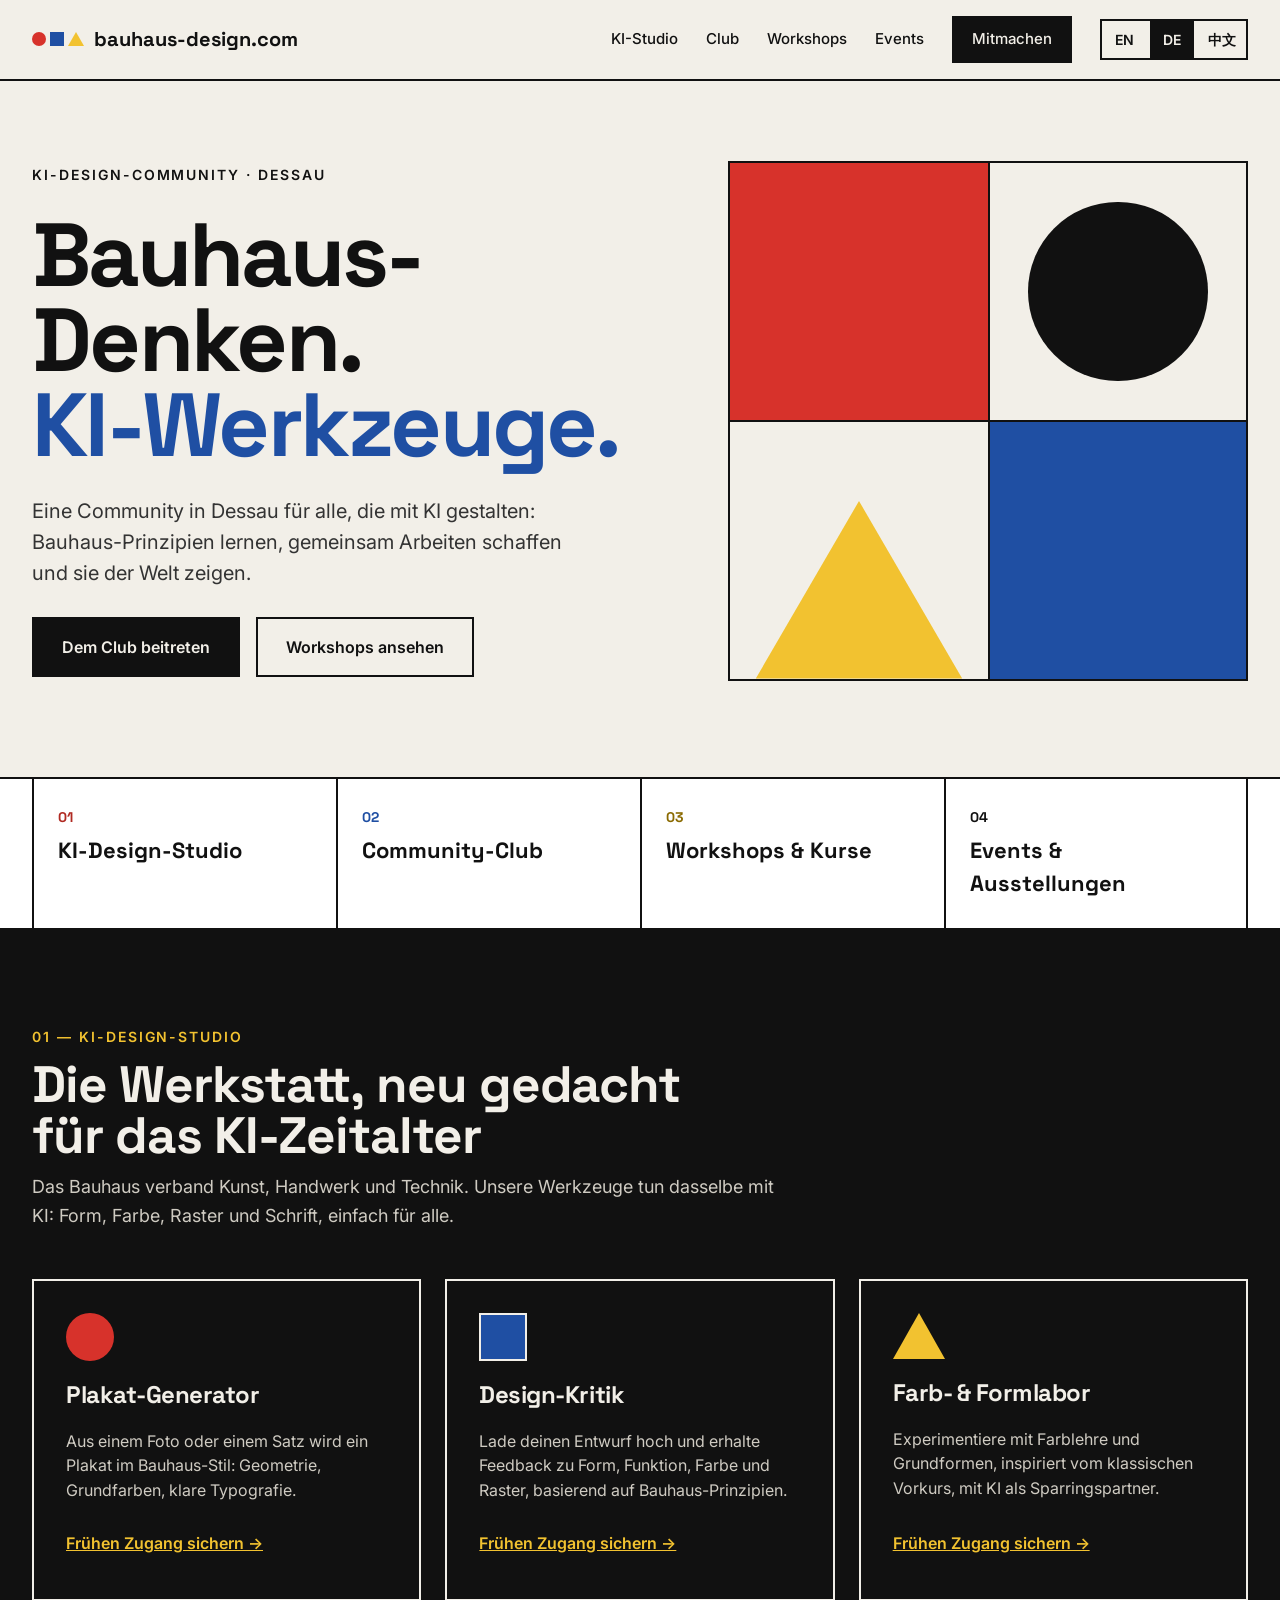
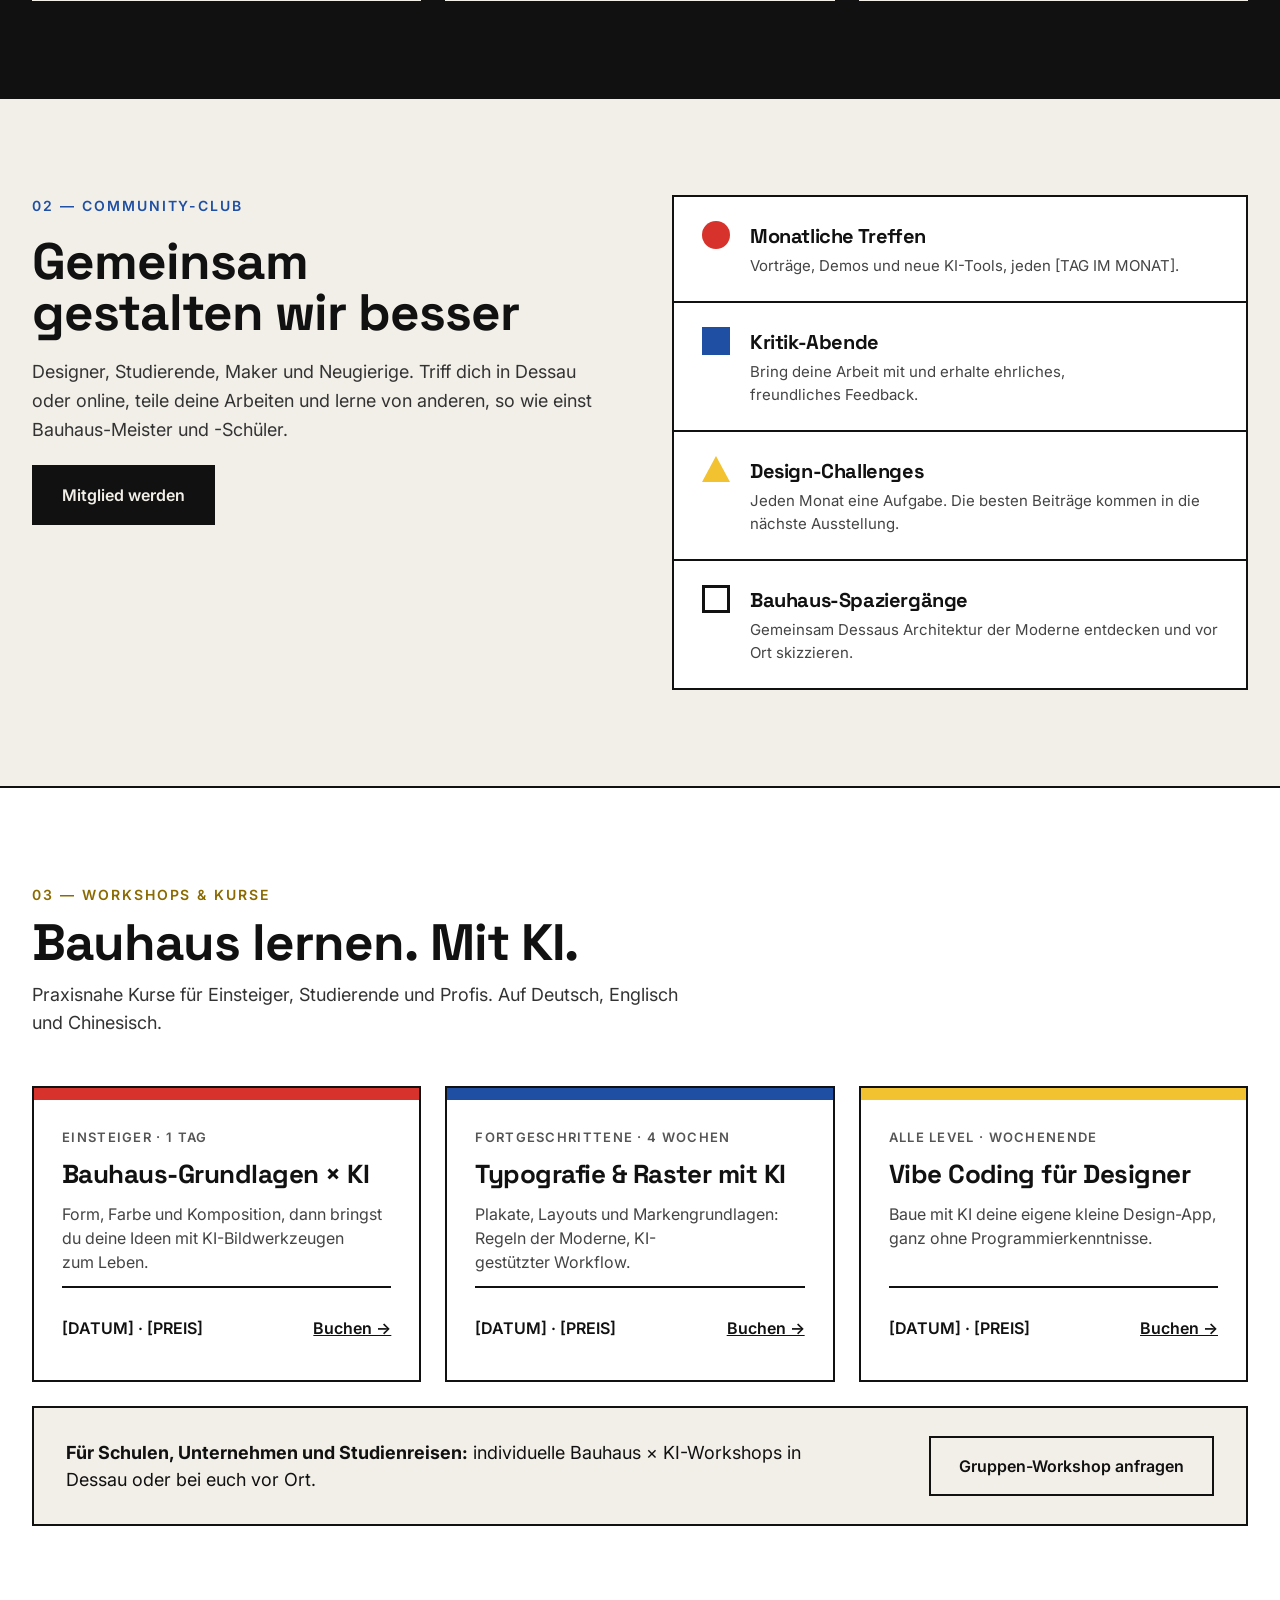
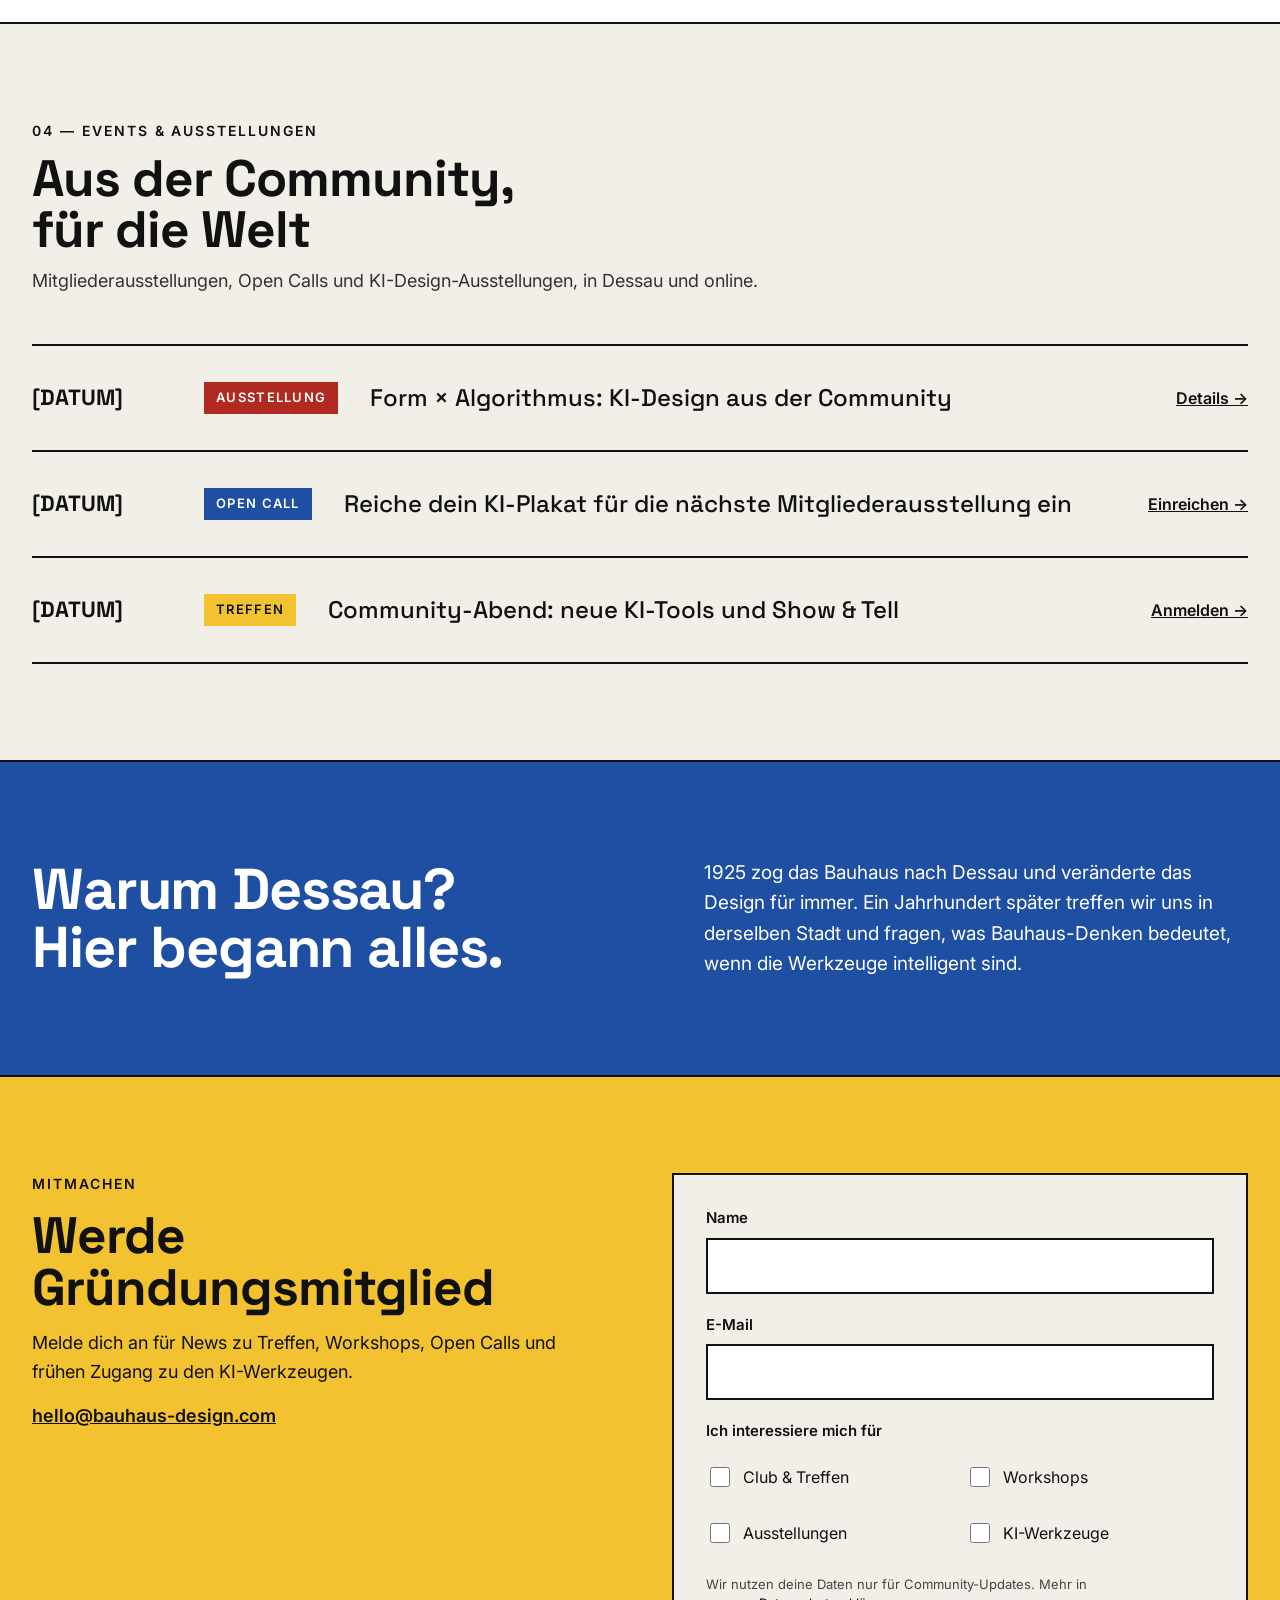
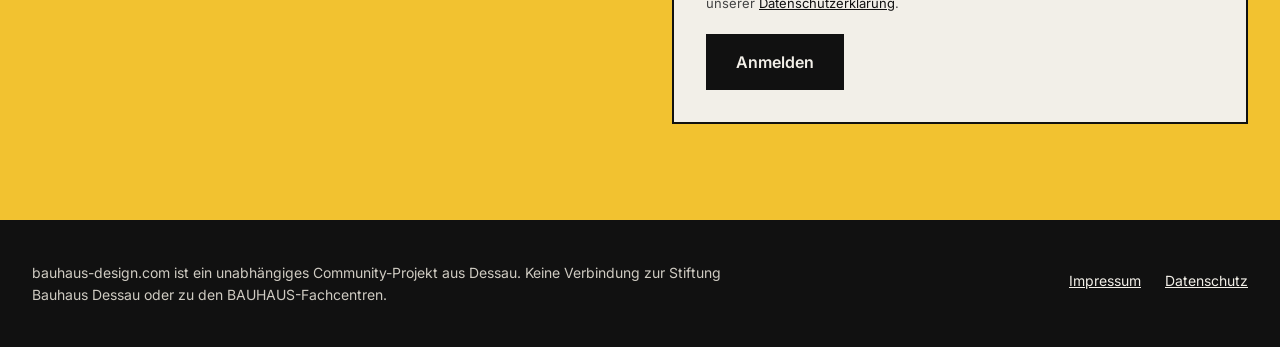
==== commit 083646b2: "German workshops headline without comma; prettier paragraph wrapping Co-Authored-By: Claude Opus 5.5" ====
--- a/de/index.html
+++ b/de/index.html
@@ -124,7 +124,7 @@
   <div class="wrap">
     <div class="stack" style="max-width:720px;margin-bottom:48px">
       <p class="eyebrow" style="color:var(--ochre)">03 — Workshops &amp; Kurse</p>
-      <h2 class="h2"><span class="nb">Lernen auf Bauhaus-Art,</span> <span class="nb">mit KI</span></h2>
+      <h2 class="h2"><span class="nb">Bauhaus lernen.</span> <span class="nb">Mit KI.</span></h2>
       <p class="lead">Praxisnahe Kurse für Einsteiger, Studierende und Profis. Auf Deutsch, Englisch und Chinesisch.</p>
     </div>
     <div class="grid3">
--- a/style.css
+++ b/style.css
@@ -165,3 +165,6 @@
 @media (max-width:640px){
   html[lang="zh-Hans"] .h2,html[lang="zh-Hans"] .blue h2{font-size:30px;line-height:1.2}
 }
+
+/* avoid single-word last lines in paragraphs */
+p{text-wrap:pretty}
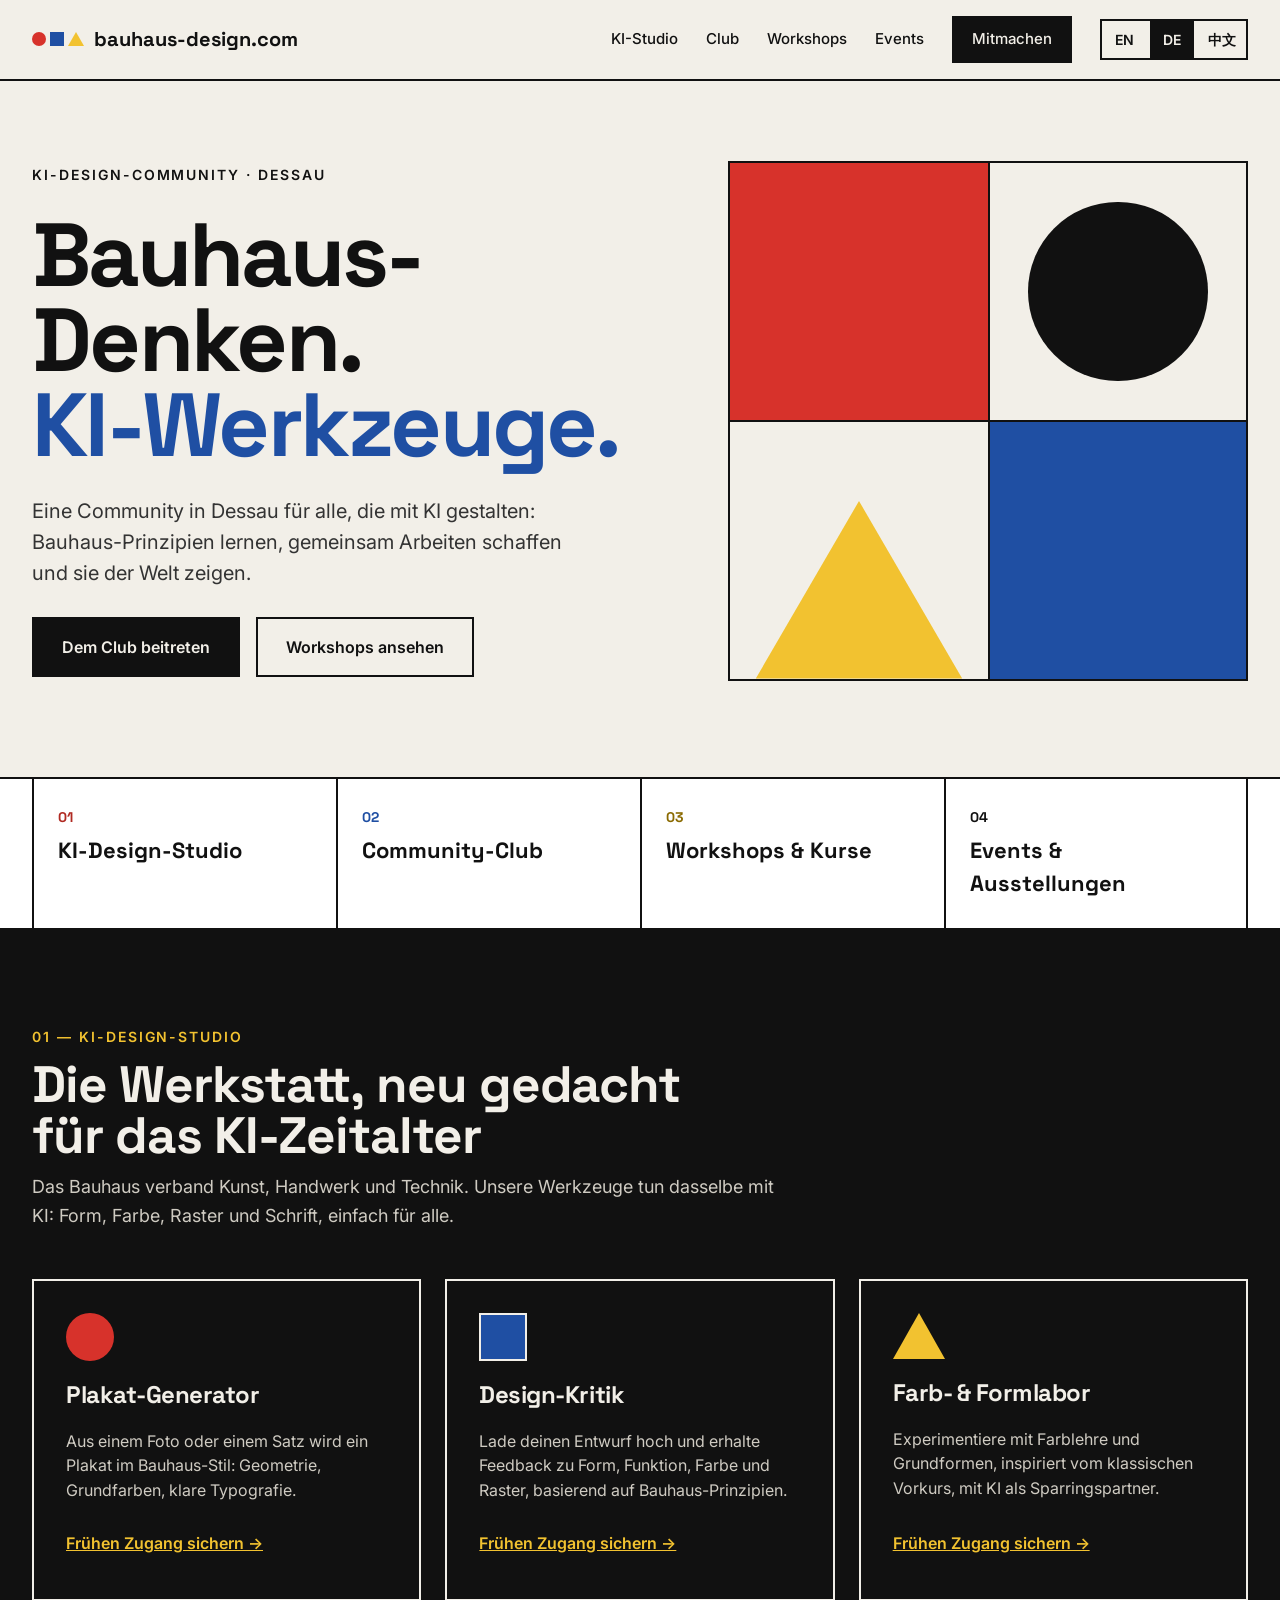
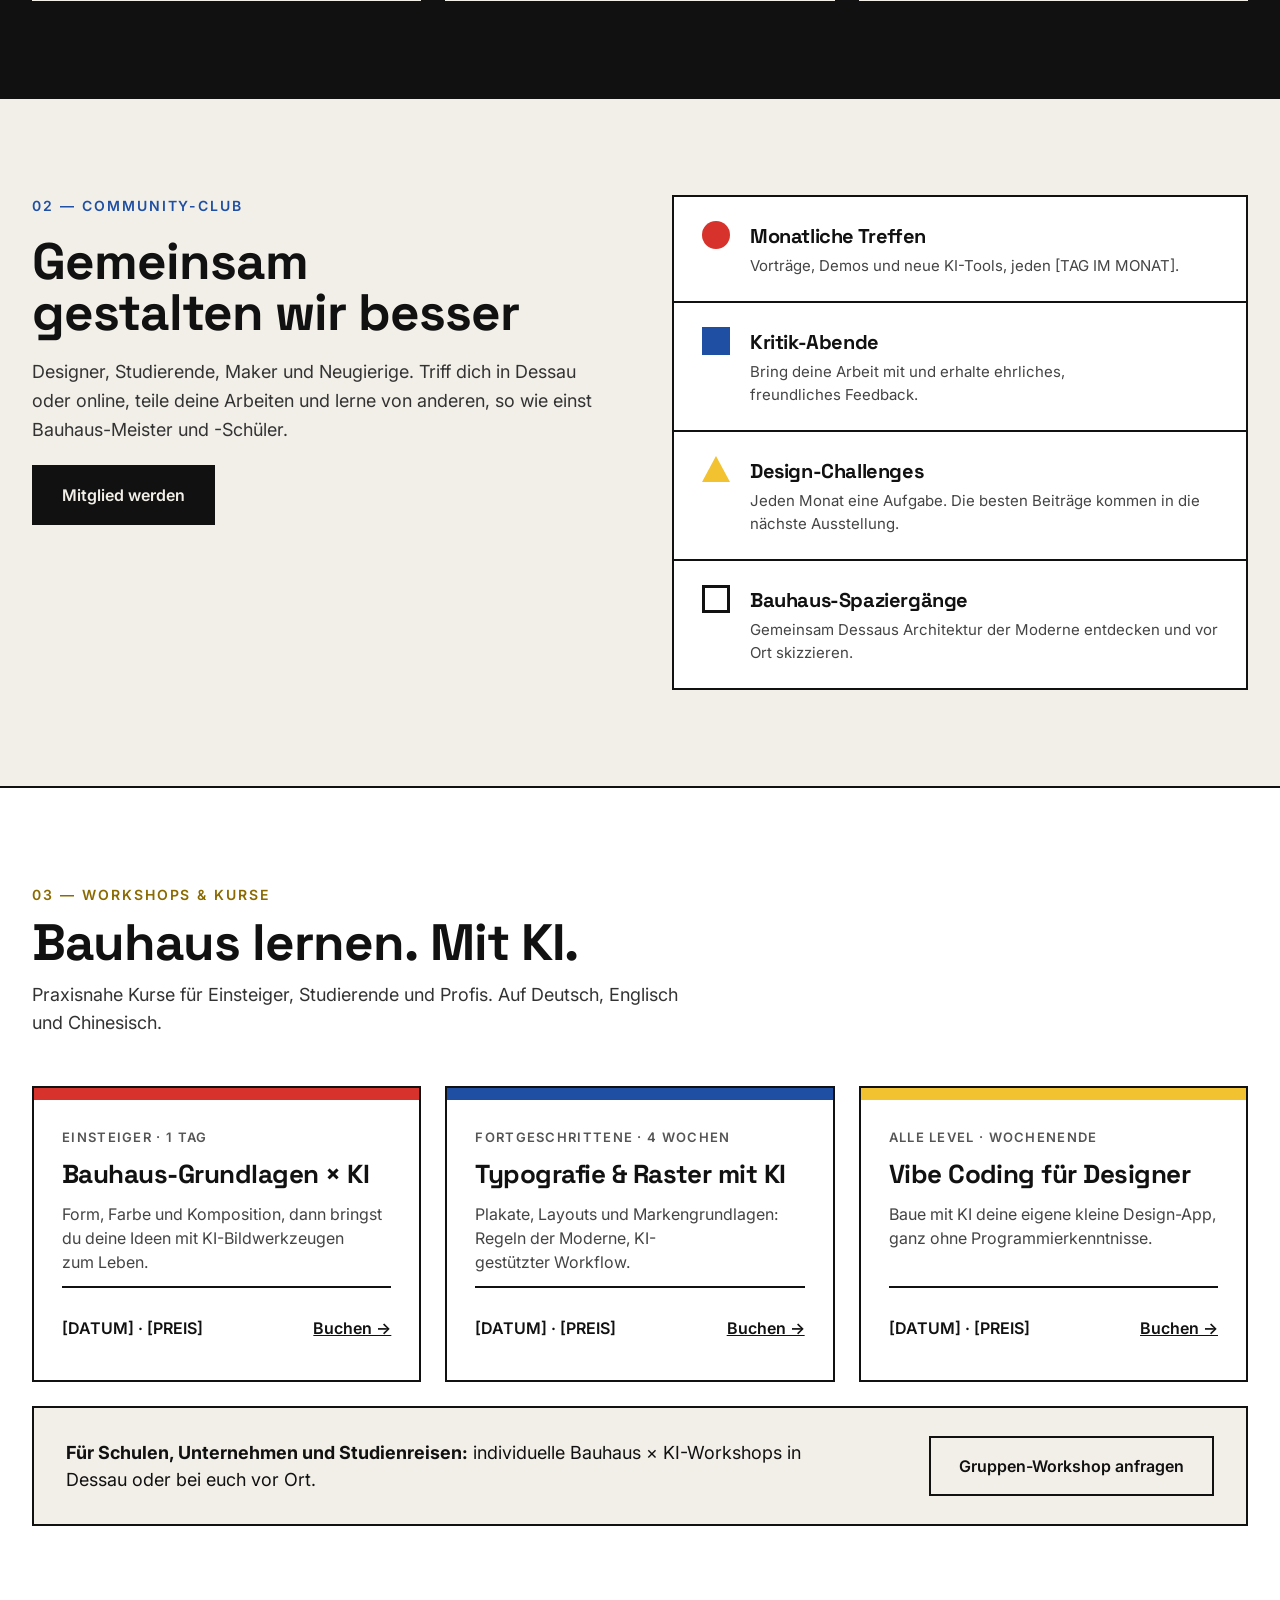
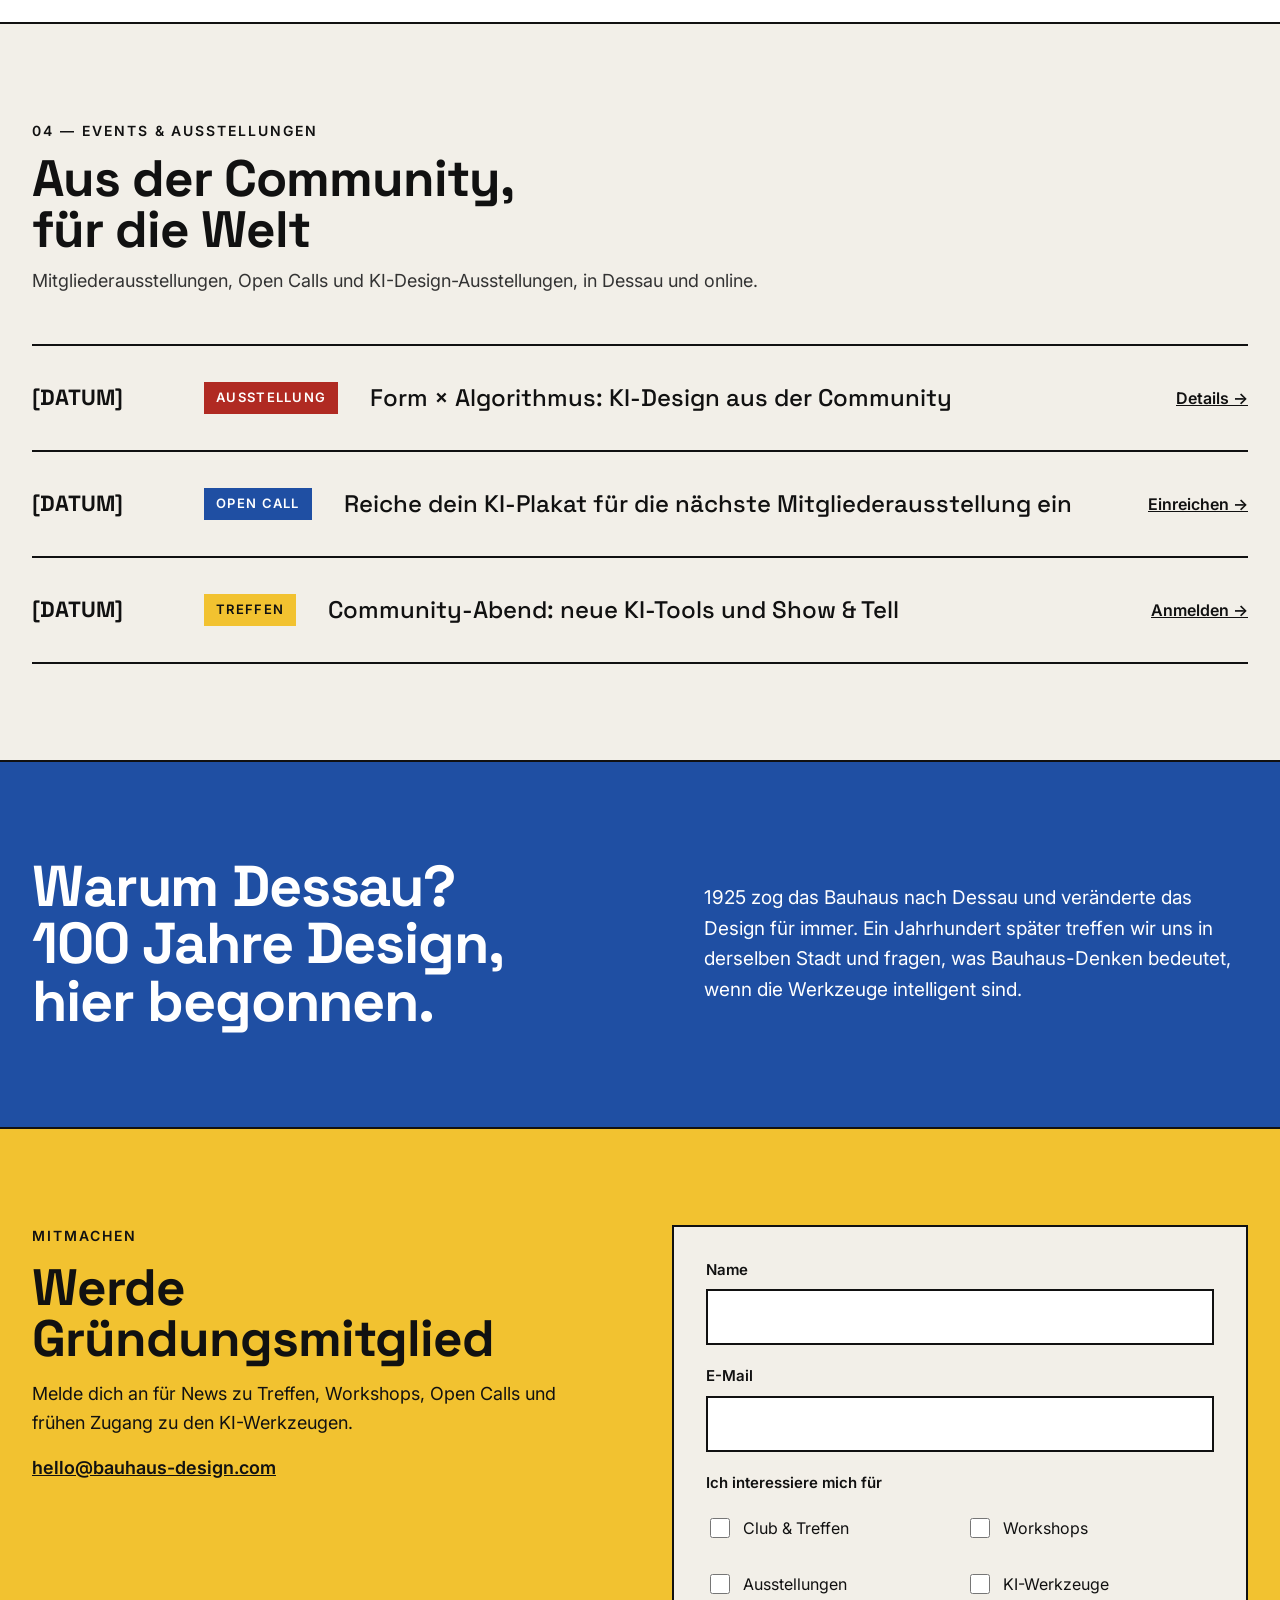
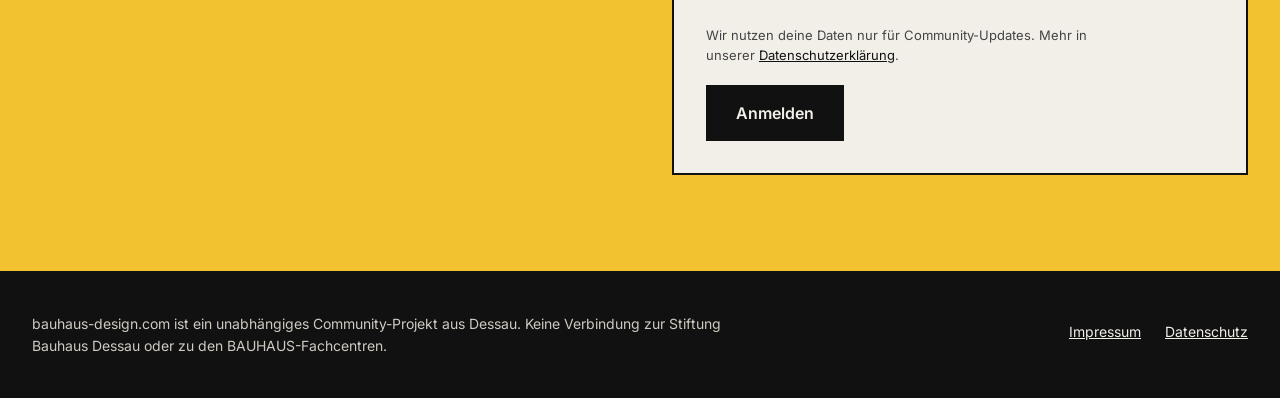
==== commit de857e05: "EN/DE Why Dessau headline: a century of design, born here Co-Authored-By: Claude Opus 5.5 <noreply@a" ====
--- a/de/index.html
+++ b/de/index.html
@@ -195,7 +195,7 @@
 
 <section class="section blue" aria-label="Warum Dessau">
   <div class="wrap">
-    <h2><span class="nb">Warum Dessau?</span> <span class="nb">Hier begann alles.</span></h2>
+    <h2><span class="nb">Warum Dessau?</span> <span class="nb">100 Jahre Design,</span> <span class="nb">hier begonnen.</span></h2>
     <p>1925 zog das Bauhaus nach Dessau und veränderte das Design für immer. Ein Jahrhundert später treffen wir uns in derselben Stadt und fragen, was Bauhaus-Denken bedeutet, wenn die Werkzeuge intelligent sind.</p>
   </div>
 </section>
--- a/style.css
+++ b/style.css
@@ -168,3 +168,6 @@
 
 /* avoid single-word last lines in paragraphs */
 p{text-wrap:pretty}
+
+/* Chinese: wrap only at punctuation/spaces; break inside a phrase only if it can't fit */
+html[lang="zh-Hans"] p,html[lang="zh-Hans"] h3,html[lang="zh-Hans"] .title,html[lang="zh-Hans"] label,html[lang="zh-Hans"] legend{word-break:keep-all;overflow-wrap:anywhere}
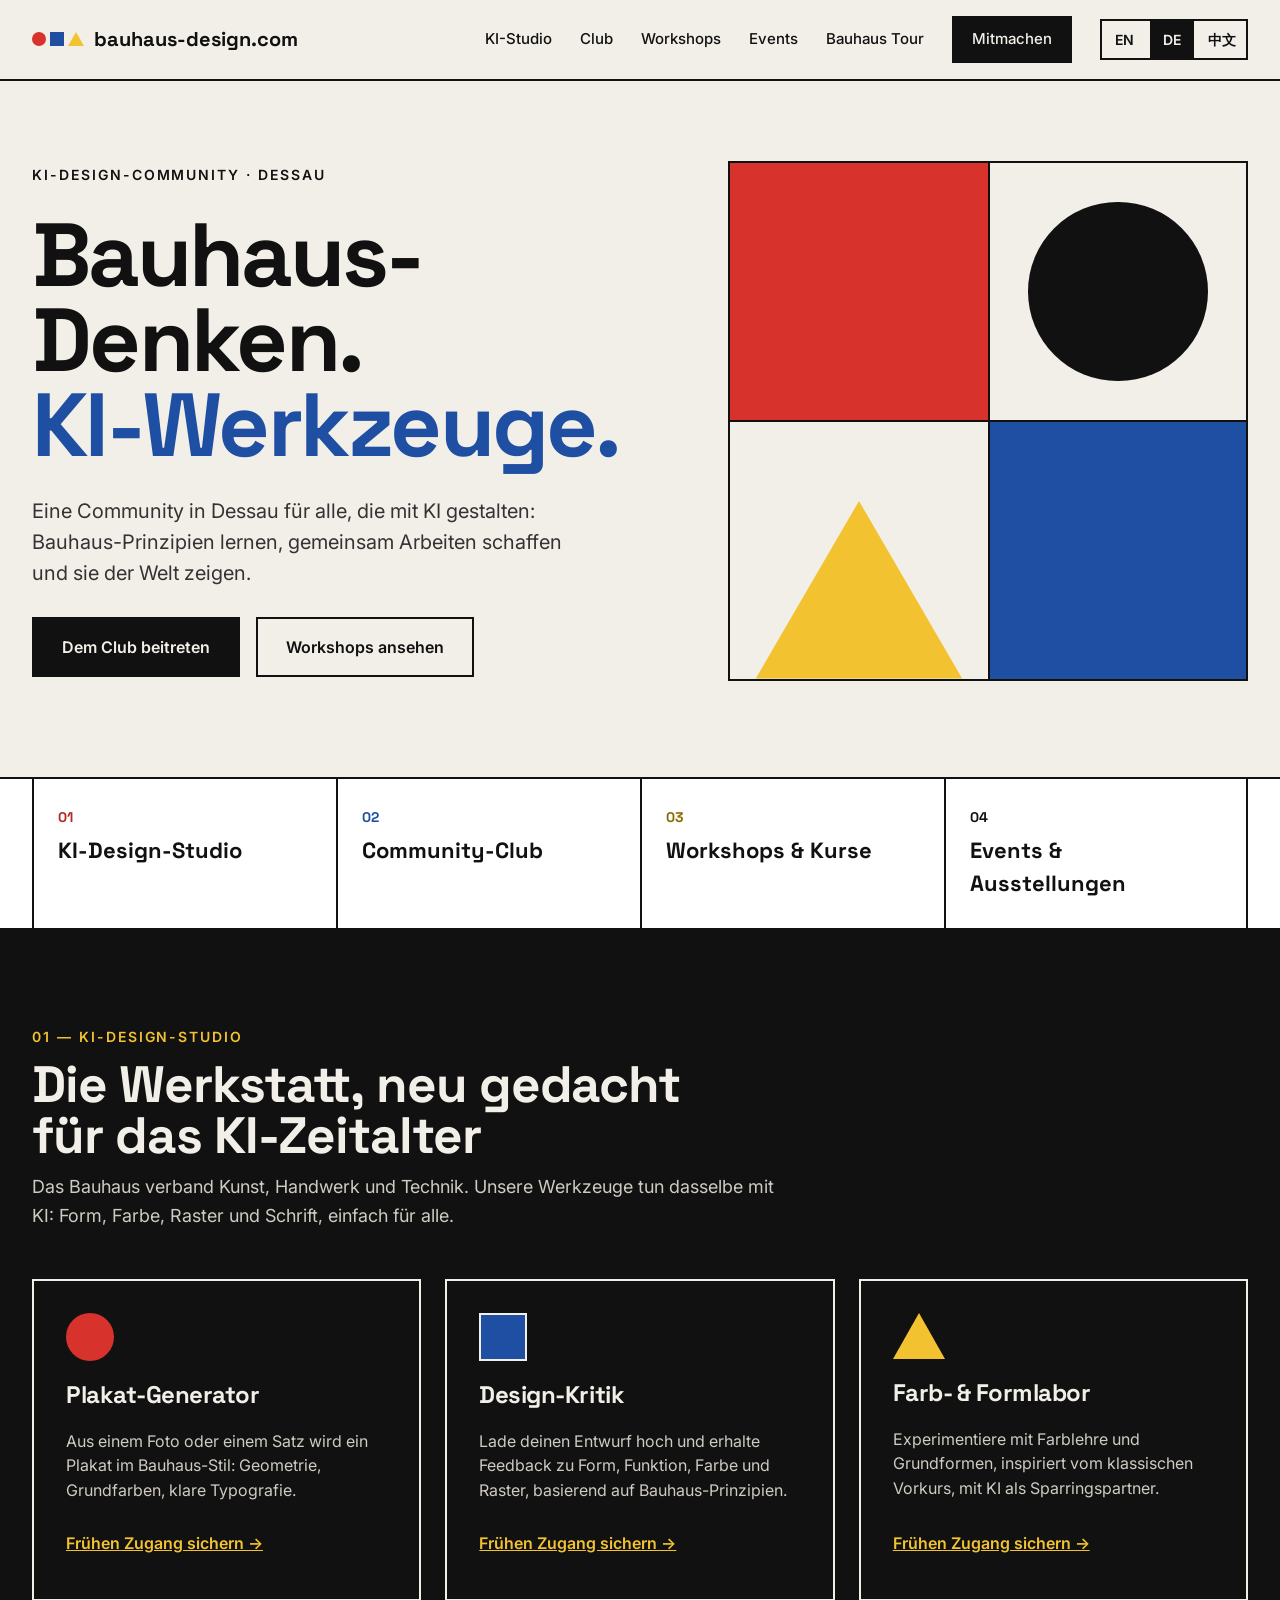
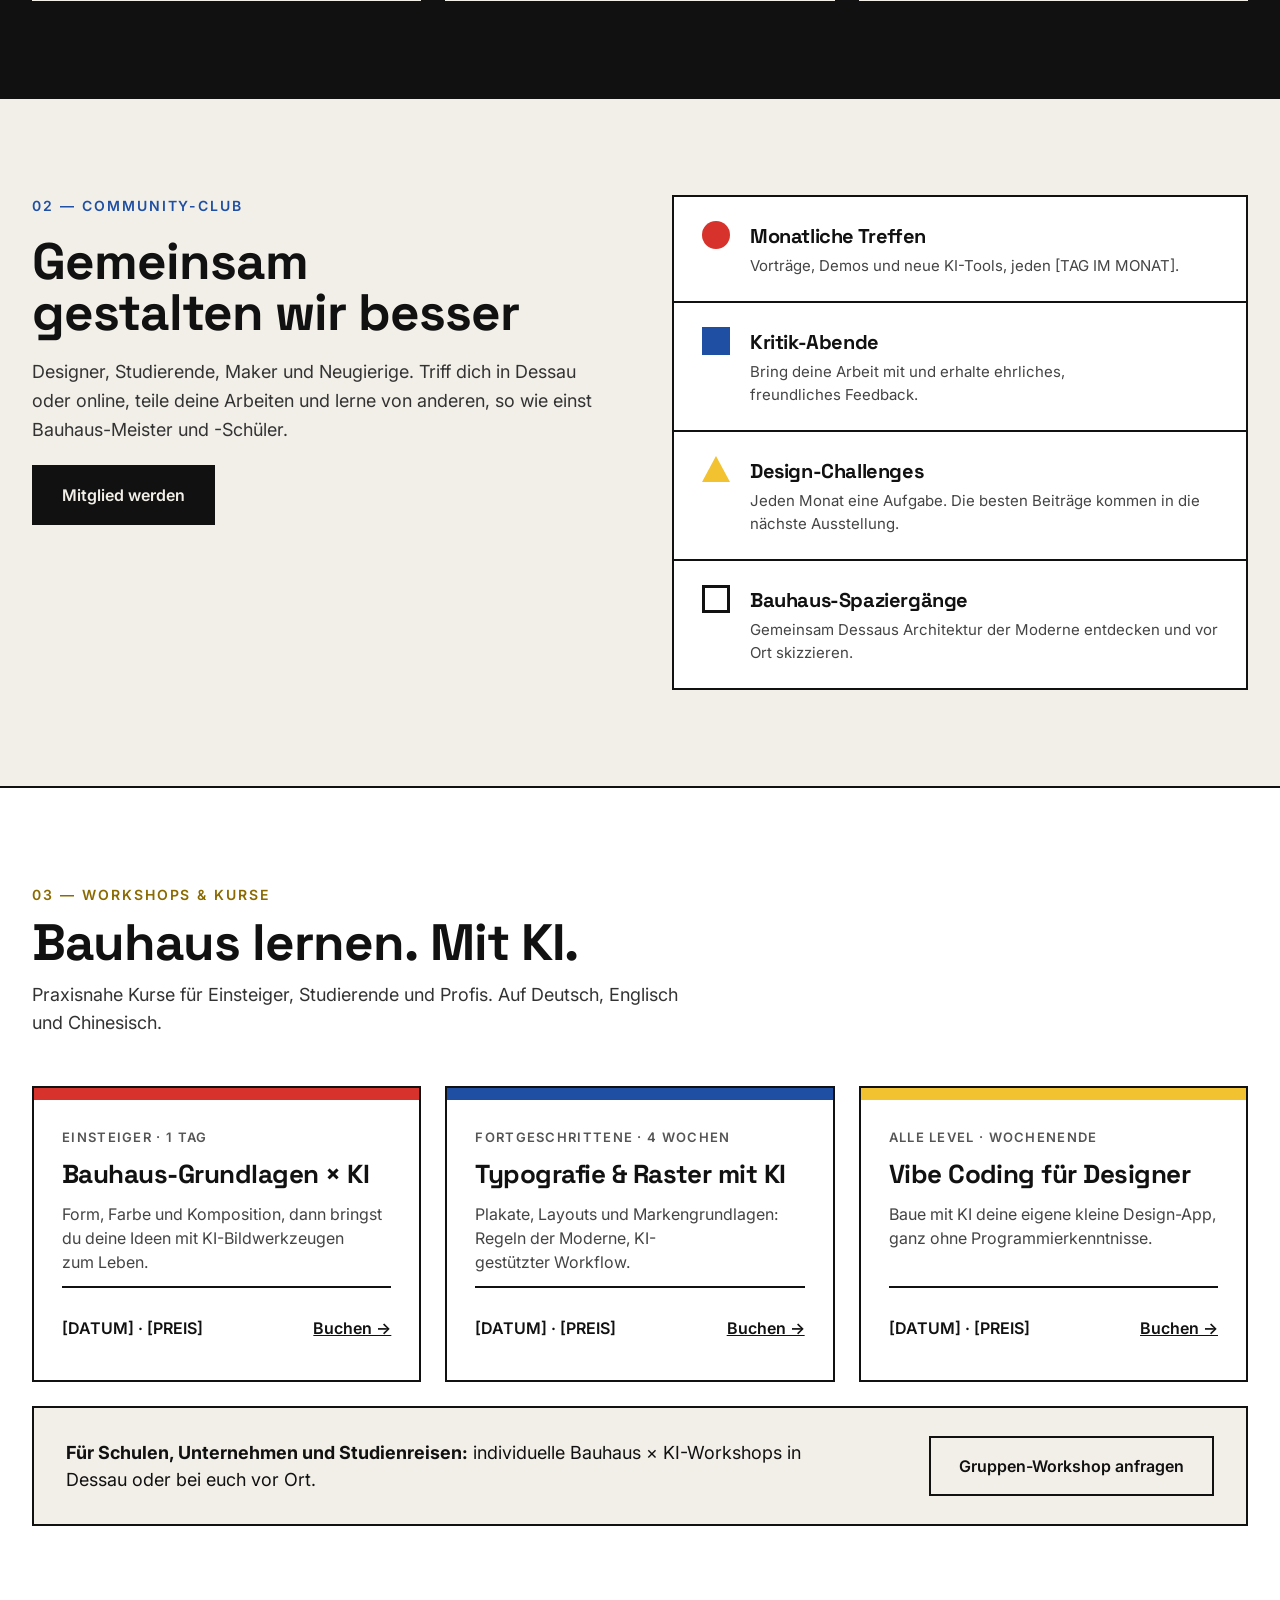
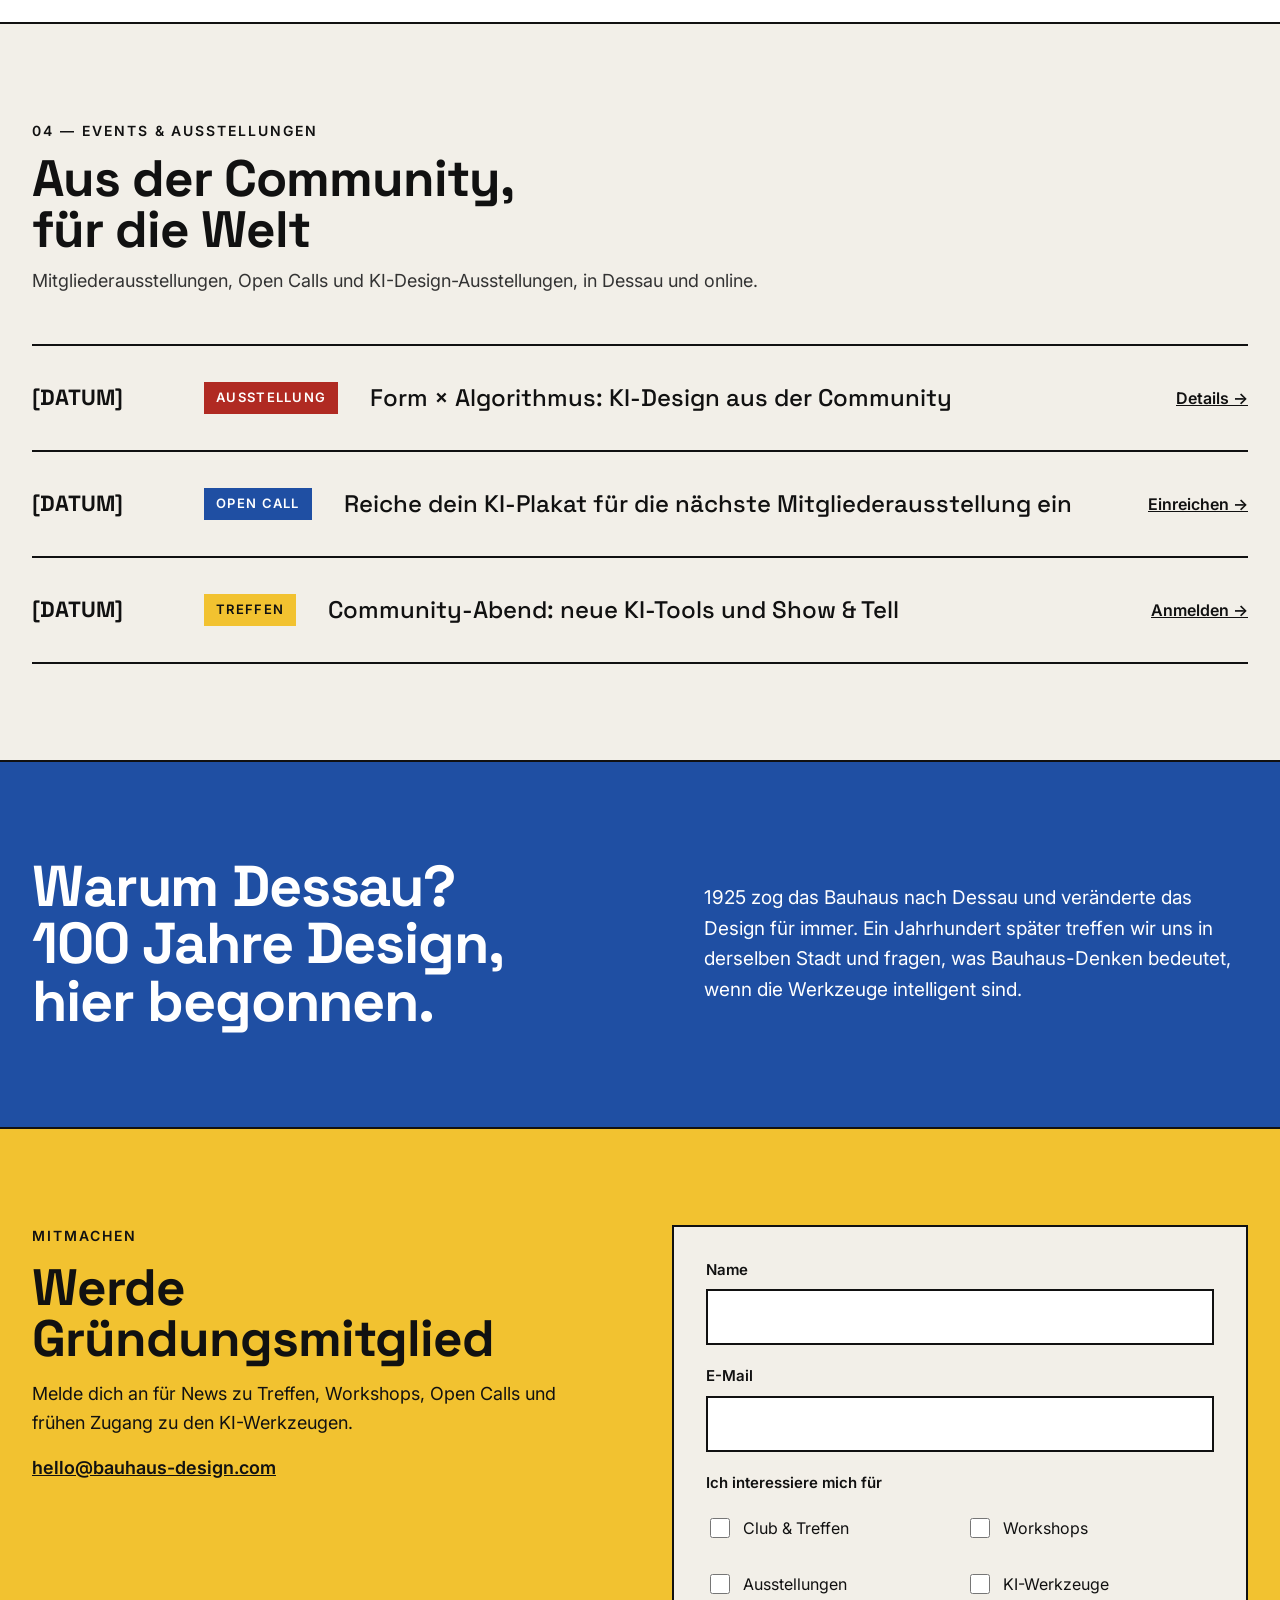
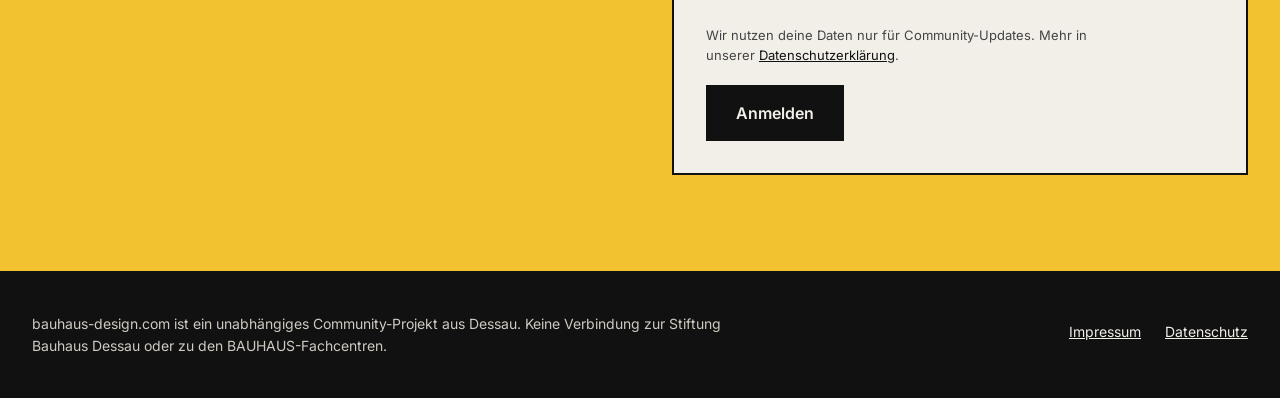
==== commit dcea98aa: "Add Bauhaus Tour page in EN/DE/ZH with nav link and sitemap Co-Authored-By: Claude Opus 5.5 <noreply" ====
--- a/de/index.html
+++ b/de/index.html
@@ -34,6 +34,7 @@
       <a href="#club">Club</a>
       <a href="#workshops">Workshops</a>
       <a href="#events">Events</a>
+      <a href="tour/">Bauhaus Tour</a>
       <a class="join" href="#join">Mitmachen</a>
       <div class="lang" role="group" aria-label="Sprache">
         <a href="../" lang="en" hreflang="en">EN</a>
--- a/style.css
+++ b/style.css
@@ -171,3 +171,44 @@
 
 /* Chinese: wrap only at punctuation/spaces; break inside a phrase only if it can't fit */
 html[lang="zh-Hans"] p,html[lang="zh-Hans"] h3,html[lang="zh-Hans"] .title,html[lang="zh-Hans"] label,html[lang="zh-Hans"] legend{word-break:keep-all;overflow-wrap:anywhere}
+
+/* ===== Bauhaus Tour ===== */
+.tour-hero h1 span{color:var(--red)}
+.timeline{list-style:none;margin:0;padding:0;display:grid;grid-template-columns:repeat(auto-fit,minmax(240px,1fr));gap:0;border-top:var(--line);border-left:var(--line)}
+.timeline li{padding:24px;border-right:var(--line);border-bottom:var(--line);display:flex;flex-direction:column;gap:8px;background:var(--white)}
+.timeline .tl-year{font-family:var(--display);font-size:40px;font-weight:700;line-height:1;letter-spacing:-.02em}
+.timeline .tl-key{background:var(--yellow)}
+.timeline h3{font-size:20px}
+.timeline p{font-size:15px;color:var(--muted)}
+.timeline .tl-key p{color:var(--ink)}
+.grid4{grid-template-columns:repeat(auto-fit,minmax(240px,1fr))}
+.shape-o{width:48px;height:48px;border:4px solid var(--paper);border-radius:50%;box-sizing:border-box}
+.people{display:grid;grid-template-columns:repeat(auto-fit,minmax(260px,1fr));gap:24px}
+.people article{border:var(--line);background:var(--white);padding:24px;display:flex;flex-direction:column;gap:6px}
+.people h3{font-size:20px;margin-top:8px}
+.people .years{font-size:13px;font-weight:600;letter-spacing:.06em;color:#555}
+.people p{font-size:15px;color:var(--muted)}
+.dot{width:28px;height:28px;border-radius:50%;display:block}
+.dot.sq{border-radius:0}
+.dot.tri{width:0;height:0;border-radius:0;border-left:15px solid transparent;border-right:15px solid transparent;border-bottom:26px solid var(--red)}
+.route{list-style:none;margin:48px 0 0;padding:0;border-top:var(--line)}
+.route li{display:flex;gap:24px;align-items:flex-start;padding:28px 0;border-bottom:var(--line)}
+.route .num{flex:0 0 56px;height:56px;display:flex;align-items:center;justify-content:center;background:var(--ink);color:var(--paper);font-family:var(--display);font-size:24px;font-weight:700}
+.route li:nth-child(3n+1) .num{background:var(--red-text);color:var(--white)}
+.route li:nth-child(3n+2) .num{background:var(--blue);color:var(--white)}
+.route li:nth-child(3n) .num{background:var(--yellow);color:var(--ink)}
+.route h3{font-size:24px}
+.route .meta-line{font-size:13px;font-weight:600;letter-spacing:.06em;color:#555;margin:4px 0 8px}
+.route p{font-size:16px;color:var(--muted);max-width:720px}
+html[lang="zh-Hans"] .timeline p,html[lang="zh-Hans"] .people p,html[lang="zh-Hans"] .route p{word-break:keep-all;overflow-wrap:anywhere}
+@media (max-width:640px){
+  .route li{gap:16px}
+  .route .num{flex-basis:44px;height:44px;font-size:20px}
+  .timeline .tl-year{font-size:32px}
+}
+.timeline{grid-template-columns:repeat(4,minmax(0,1fr))}
+.cols3{grid-template-columns:repeat(3,minmax(0,1fr))}
+@media (max-width:960px){.timeline{grid-template-columns:repeat(2,minmax(0,1fr))}.cols3{grid-template-columns:repeat(2,minmax(0,1fr))}}
+@media (max-width:600px){.timeline,.cols3{grid-template-columns:1fr}}
+/* Chinese: long clauses in small text read better with normal CJK wrapping */
+html[lang="zh-Hans"] .timeline p,html[lang="zh-Hans"] .group p,html[lang="zh-Hans"] footer p{word-break:normal;overflow-wrap:normal;line-break:strict}
